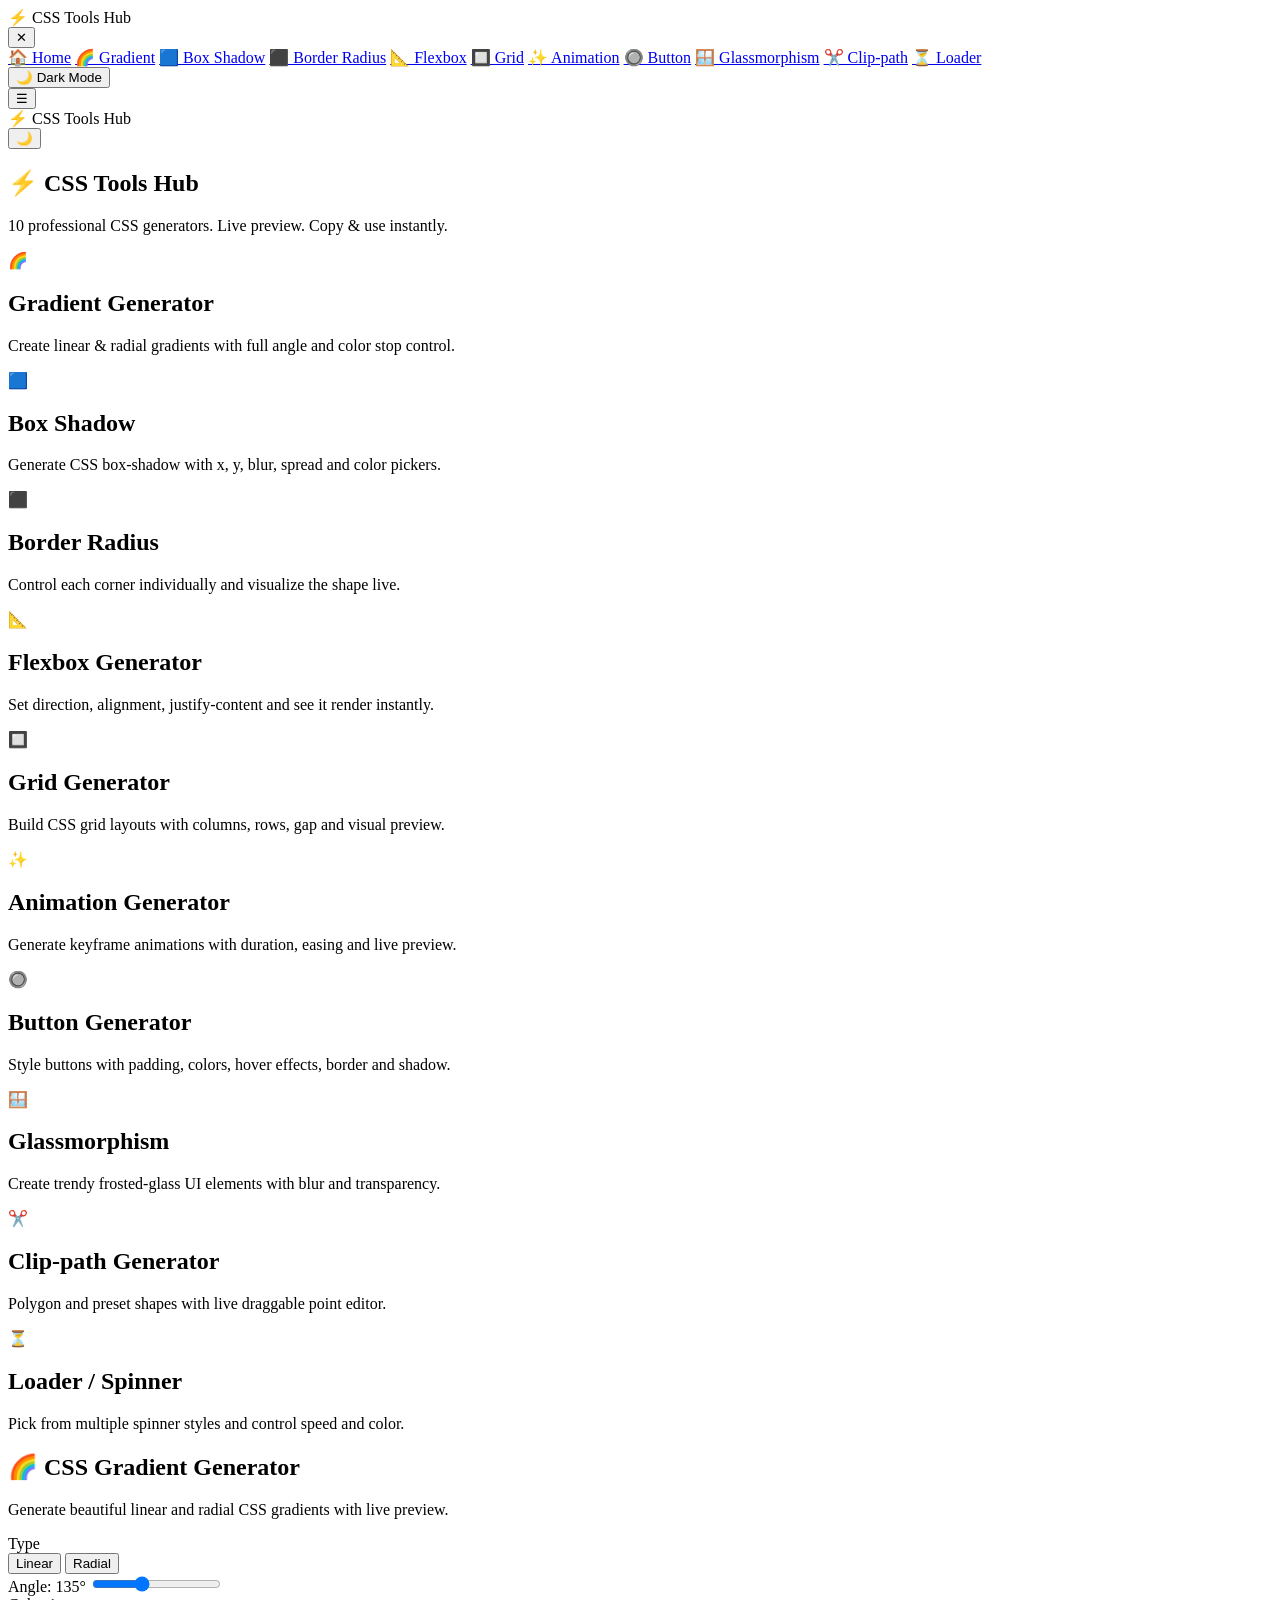
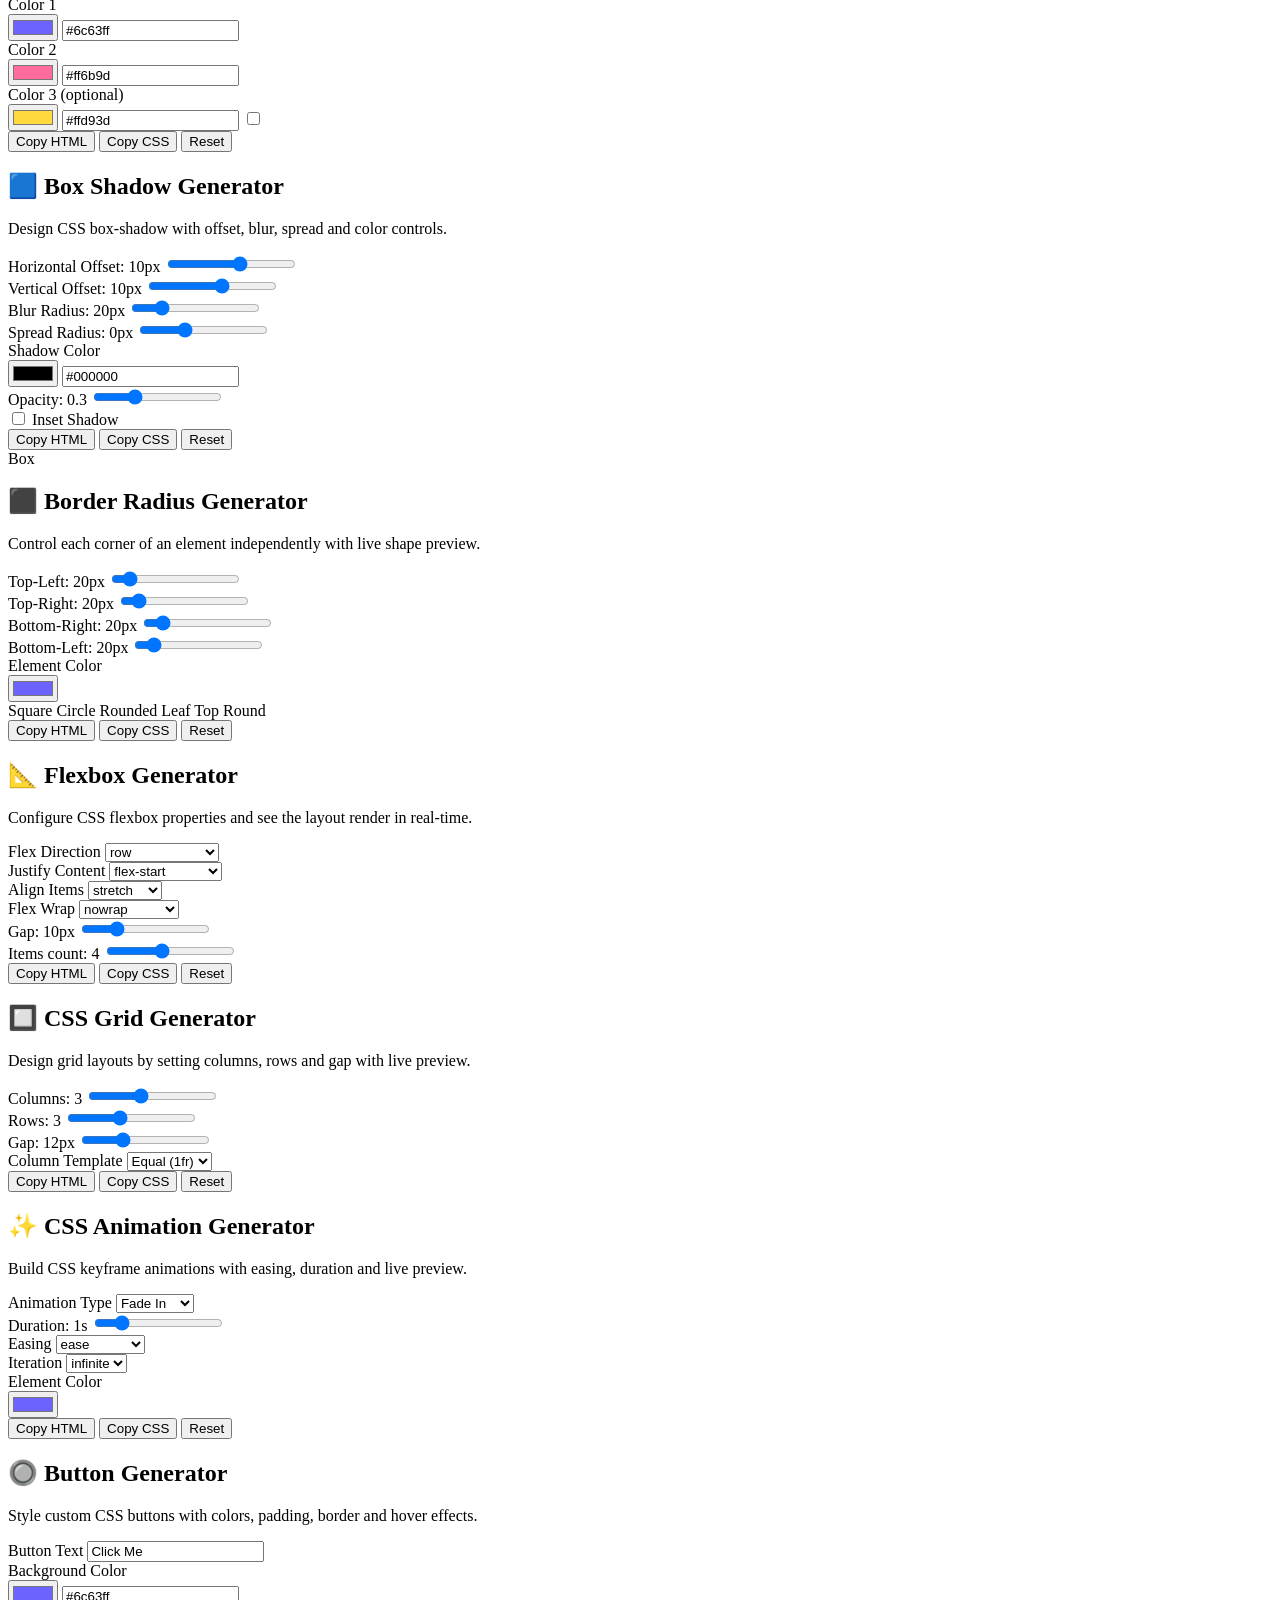
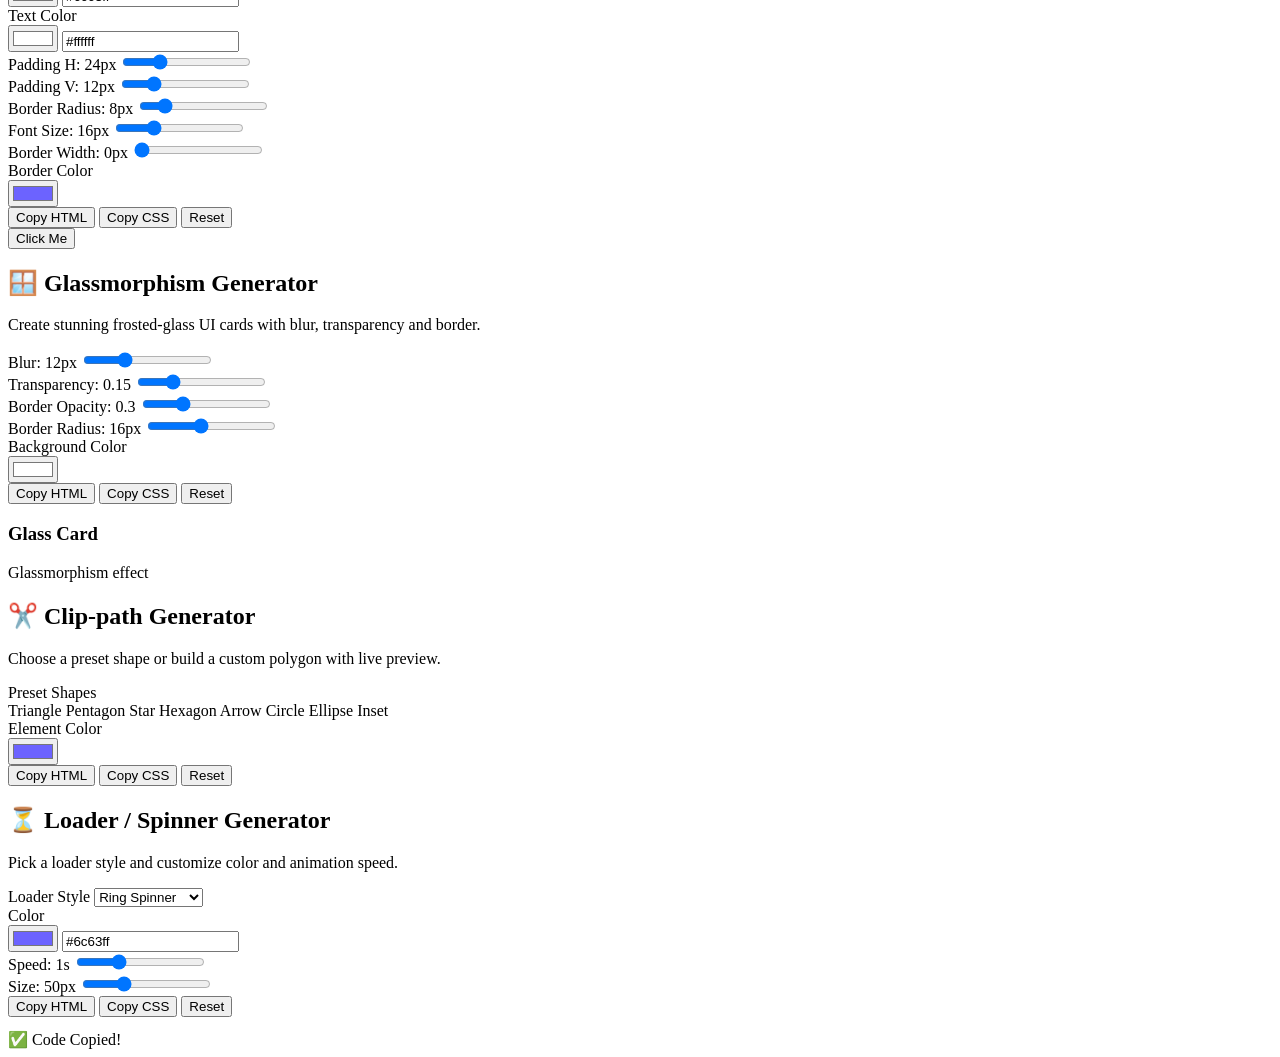
==== index.html @ a571783a "Add files via upload" ====
<!DOCTYPE html>
<html lang="en" data-theme="dark">
<head>
  <meta charset="UTF-8" />
  <meta name="viewport" content="width=device-width, initial-scale=1.0" />
  <title>CSS Tools Hub – Professional CSS Generators for Developers</title>
  <meta name="description" content="Free online CSS generators including box shadow generator CSS, gradient generator CSS, border radius generator, CSS glassmorphism generator, CSS button generator, flexbox generator tool, and CSS grid generator." />
  <meta name="keywords" content="box shadow generator CSS, gradient generator CSS, border radius generator, CSS glassmorphism generator, CSS button generator, flexbox generator tool, CSS grid generator" />
  <link rel="stylesheet" href="css/style.css" />
  <link rel="icon" href="data:image/svg+xml,<svg xmlns=%22http://www.w3.org/2000/svg%22 viewBox=%220 0 100 100%22><text y=%22.9em%22 font-size=%2290%22>⚡</text></svg>" />
</head>
<body>

  <!-- SIDEBAR -->
  <aside class="sidebar" id="sidebar">
    <div class="sidebar-header">
      <div class="logo">
        <span class="logo-icon">⚡</span>
        <span class="logo-text">CSS Tools Hub</span>
      </div>
      <button class="sidebar-close" id="sidebarClose" aria-label="Close sidebar">✕</button>
    </div>

    <nav class="sidebar-nav">
      <a href="#home"          class="nav-item active" data-tool="home">🏠 Home</a>
      <a href="#gradient"     class="nav-item" data-tool="gradient">🌈 Gradient</a>
      <a href="#box-shadow"   class="nav-item" data-tool="box-shadow">🟦 Box Shadow</a>
      <a href="#border-radius"class="nav-item" data-tool="border-radius">⬛ Border Radius</a>
      <a href="#flexbox"      class="nav-item" data-tool="flexbox">📐 Flexbox</a>
      <a href="#grid"         class="nav-item" data-tool="grid">🔲 Grid</a>
      <a href="#animation"    class="nav-item" data-tool="animation">✨ Animation</a>
      <a href="#button"       class="nav-item" data-tool="button">🔘 Button</a>
      <a href="#glass"        class="nav-item" data-tool="glass">🪟 Glassmorphism</a>
      <a href="#clip-path"    class="nav-item" data-tool="clip-path">✂️ Clip-path</a>
      <a href="#loader"       class="nav-item" data-tool="loader">⏳ Loader</a>
    </nav>

    <div class="sidebar-footer">
      <button class="theme-toggle" id="themeToggle" aria-label="Toggle theme">
        <span class="theme-icon">🌙</span>
        <span class="theme-label">Dark Mode</span>
      </button>
    </div>
  </aside>

  <!-- TOP BAR (mobile) -->
  <header class="topbar">
    <button class="menu-btn" id="menuBtn" aria-label="Open menu">☰</button>
    <div class="logo">
      <span class="logo-icon">⚡</span>
      <span class="logo-text">CSS Tools Hub</span>
    </div>
    <button class="theme-toggle-top" id="themeToggleTop" aria-label="Toggle theme">🌙</button>
  </header>

  <!-- MAIN CONTENT -->
  <main class="main-content">

    <!-- ═══════════════ HOME ═══════════════ -->
    <section id="home" class="tool-section active">
      <div class="home-hero">
        <h1>⚡ CSS Tools Hub</h1>
        <p class="hero-sub">10 professional CSS generators. Live preview. Copy & use instantly.</p>
      </div>
      <div class="tools-grid">
        <a class="tool-card" data-tool="gradient">
          <div class="tc-icon">🌈</div>
          <h2>Gradient Generator</h2>
          <p>Create linear & radial gradients with full angle and color stop control.</p>
        </a>
        <a class="tool-card" data-tool="box-shadow">
          <div class="tc-icon">🟦</div>
          <h2>Box Shadow</h2>
          <p>Generate CSS box-shadow with x, y, blur, spread and color pickers.</p>
        </a>
        <a class="tool-card" data-tool="border-radius">
          <div class="tc-icon">⬛</div>
          <h2>Border Radius</h2>
          <p>Control each corner individually and visualize the shape live.</p>
        </a>
        <a class="tool-card" data-tool="flexbox">
          <div class="tc-icon">📐</div>
          <h2>Flexbox Generator</h2>
          <p>Set direction, alignment, justify-content and see it render instantly.</p>
        </a>
        <a class="tool-card" data-tool="grid">
          <div class="tc-icon">🔲</div>
          <h2>Grid Generator</h2>
          <p>Build CSS grid layouts with columns, rows, gap and visual preview.</p>
        </a>
        <a class="tool-card" data-tool="animation">
          <div class="tc-icon">✨</div>
          <h2>Animation Generator</h2>
          <p>Generate keyframe animations with duration, easing and live preview.</p>
        </a>
        <a class="tool-card" data-tool="button">
          <div class="tc-icon">🔘</div>
          <h2>Button Generator</h2>
          <p>Style buttons with padding, colors, hover effects, border and shadow.</p>
        </a>
        <a class="tool-card" data-tool="glass">
          <div class="tc-icon">🪟</div>
          <h2>Glassmorphism</h2>
          <p>Create trendy frosted-glass UI elements with blur and transparency.</p>
        </a>
        <a class="tool-card" data-tool="clip-path">
          <div class="tc-icon">✂️</div>
          <h2>Clip-path Generator</h2>
          <p>Polygon and preset shapes with live draggable point editor.</p>
        </a>
        <a class="tool-card" data-tool="loader">
          <div class="tc-icon">⏳</div>
          <h2>Loader / Spinner</h2>
          <p>Pick from multiple spinner styles and control speed and color.</p>
        </a>
      </div>
    </section>

    <!-- ═══════════════ GRADIENT ═══════════════ -->
    <section id="gradient" class="tool-section">
      <div class="section-header">
        <h1>🌈 CSS Gradient Generator</h1>
        <p>Generate beautiful linear and radial CSS gradients with live preview.</p>
      </div>
      <div class="tool-layout">
        <div class="controls-panel">
          <div class="control-group">
            <label>Type</label>
            <div class="btn-group">
              <button class="seg-btn active" data-grad-type="linear">Linear</button>
              <button class="seg-btn" data-grad-type="radial">Radial</button>
            </div>
          </div>
          <div class="control-group" id="angleGroup">
            <label>Angle: <span id="angleVal">135</span>°</label>
            <input type="range" id="gradAngle" min="0" max="360" value="135" />
          </div>
          <div class="control-group">
            <label>Color 1</label>
            <div class="color-row">
              <input type="color" id="gradColor1" value="#6c63ff" />
              <input type="text" id="gradColor1Hex" value="#6c63ff" class="hex-input" />
            </div>
          </div>
          <div class="control-group">
            <label>Color 2</label>
            <div class="color-row">
              <input type="color" id="gradColor2" value="#ff6b9d" />
              <input type="text" id="gradColor2Hex" value="#ff6b9d" class="hex-input" />
            </div>
          </div>
          <div class="control-group">
            <label>Color 3 (optional)</label>
            <div class="color-row">
              <input type="color" id="gradColor3" value="#ffd93d" />
              <input type="text" id="gradColor3Hex" value="#ffd93d" class="hex-input" />
              <label class="switch"><input type="checkbox" id="gradColor3On" /><span class="slider"></span></label>
            </div>
          </div>
          <div class="action-row">
            <button class="btn-copy" id="copyGradientHtml">Copy HTML</button>
            <button class="btn-copy" id="copyGradientCss">Copy CSS</button>
            <button class="btn-reset" id="resetGradient">Reset</button>
          </div>
        </div>
        <div class="preview-panel">
          <div class="preview-box" id="gradientPreview"></div>
          <div class="code-block"><pre id="gradientCode"></pre></div>
        </div>
      </div>
    </section>

    <!-- ═══════════════ BOX SHADOW ═══════════════ -->
    <section id="box-shadow" class="tool-section">
      <div class="section-header">
        <h1>🟦 Box Shadow Generator</h1>
        <p>Design CSS box-shadow with offset, blur, spread and color controls.</p>
      </div>
      <div class="tool-layout">
        <div class="controls-panel">
          <div class="control-group">
            <label>Horizontal Offset: <span id="shadowXVal">10</span>px</label>
            <input type="range" id="shadowX" min="-60" max="60" value="10" />
          </div>
          <div class="control-group">
            <label>Vertical Offset: <span id="shadowYVal">10</span>px</label>
            <input type="range" id="shadowY" min="-60" max="60" value="10" />
          </div>
          <div class="control-group">
            <label>Blur Radius: <span id="shadowBlurVal">20</span>px</label>
            <input type="range" id="shadowBlur" min="0" max="100" value="20" />
          </div>
          <div class="control-group">
            <label>Spread Radius: <span id="shadowSpreadVal">0</span>px</label>
            <input type="range" id="shadowSpread" min="-30" max="60" value="0" />
          </div>
          <div class="control-group">
            <label>Shadow Color</label>
            <div class="color-row">
              <input type="color" id="shadowColor" value="#000000" />
              <input type="text" id="shadowColorHex" value="#000000" class="hex-input" />
            </div>
          </div>
          <div class="control-group">
            <label>Opacity: <span id="shadowOpacityVal">0.3</span></label>
            <input type="range" id="shadowOpacity" min="0" max="100" value="30" />
          </div>
          <div class="control-group">
            <label class="checkbox-label">
              <input type="checkbox" id="shadowInset" />
              Inset Shadow
            </label>
          </div>
          <div class="action-row">
            <button class="btn-copy" id="copyShadowHtml">Copy HTML</button>
            <button class="btn-copy" id="copyShadowCss">Copy CSS</button>
            <button class="btn-reset" id="resetShadow">Reset</button>
          </div>
        </div>
        <div class="preview-panel">
          <div class="preview-box shadow-canvas">
            <div class="shadow-demo" id="shadowPreview">Box</div>
          </div>
          <div class="code-block"><pre id="shadowCode"></pre></div>
        </div>
      </div>
    </section>

    <!-- ═══════════════ BORDER RADIUS ═══════════════ -->
    <section id="border-radius" class="tool-section">
      <div class="section-header">
        <h1>⬛ Border Radius Generator</h1>
        <p>Control each corner of an element independently with live shape preview.</p>
      </div>
      <div class="tool-layout">
        <div class="controls-panel">
          <div class="control-group">
            <label>Top-Left: <span id="brTLVal">20</span>px</label>
            <input type="range" id="brTL" min="0" max="200" value="20" />
          </div>
          <div class="control-group">
            <label>Top-Right: <span id="brTRVal">20</span>px</label>
            <input type="range" id="brTR" min="0" max="200" value="20" />
          </div>
          <div class="control-group">
            <label>Bottom-Right: <span id="brBRVal">20</span>px</label>
            <input type="range" id="brBR" min="0" max="200" value="20" />
          </div>
          <div class="control-group">
            <label>Bottom-Left: <span id="brBLVal">20</span>px</label>
            <input type="range" id="brBL" min="0" max="200" value="20" />
          </div>
          <div class="control-group">
            <label>Element Color</label>
            <div class="color-row">
              <input type="color" id="brColor" value="#6c63ff" />
            </div>
          </div>
          <div class="preset-chips">
            <span class="chip" data-br="0,0,0,0">Square</span>
            <span class="chip" data-br="50,50,50,50">Circle</span>
            <span class="chip" data-br="30,30,30,30">Rounded</span>
            <span class="chip" data-br="100,0,100,0">Leaf</span>
            <span class="chip" data-br="50,50,0,0">Top Round</span>
          </div>
          <div class="action-row">
            <button class="btn-copy" id="copyBorderRadiusHtml">Copy HTML</button>
            <button class="btn-copy" id="copyBorderRadiusCss">Copy CSS</button>
            <button class="btn-reset" id="resetBorderRadius">Reset</button>
          </div>
        </div>
        <div class="preview-panel">
          <div class="preview-box">
            <div class="br-demo" id="borderRadiusPreview"></div>
          </div>
          <div class="code-block"><pre id="borderRadiusCode"></pre></div>
        </div>
      </div>
    </section>

    <!-- ═══════════════ FLEXBOX ═══════════════ -->
    <section id="flexbox" class="tool-section">
      <div class="section-header">
        <h1>📐 Flexbox Generator</h1>
        <p>Configure CSS flexbox properties and see the layout render in real-time.</p>
      </div>
      <div class="tool-layout">
        <div class="controls-panel">
          <div class="control-group">
            <label>Flex Direction</label>
            <select id="flexDirection">
              <option value="row">row</option>
              <option value="row-reverse">row-reverse</option>
              <option value="column">column</option>
              <option value="column-reverse">column-reverse</option>
            </select>
          </div>
          <div class="control-group">
            <label>Justify Content</label>
            <select id="flexJustify">
              <option value="flex-start">flex-start</option>
              <option value="flex-end">flex-end</option>
              <option value="center">center</option>
              <option value="space-between">space-between</option>
              <option value="space-around">space-around</option>
              <option value="space-evenly">space-evenly</option>
            </select>
          </div>
          <div class="control-group">
            <label>Align Items</label>
            <select id="flexAlign">
              <option value="stretch">stretch</option>
              <option value="flex-start">flex-start</option>
              <option value="flex-end">flex-end</option>
              <option value="center">center</option>
              <option value="baseline">baseline</option>
            </select>
          </div>
          <div class="control-group">
            <label>Flex Wrap</label>
            <select id="flexWrap">
              <option value="nowrap">nowrap</option>
              <option value="wrap">wrap</option>
              <option value="wrap-reverse">wrap-reverse</option>
            </select>
          </div>
          <div class="control-group">
            <label>Gap: <span id="flexGapVal">10</span>px</label>
            <input type="range" id="flexGap" min="0" max="40" value="10" />
          </div>
          <div class="control-group">
            <label>Items count: <span id="flexCountVal">4</span></label>
            <input type="range" id="flexCount" min="1" max="8" value="4" />
          </div>
          <div class="action-row">
            <button class="btn-copy" id="copyFlexHtml">Copy HTML</button>
            <button class="btn-copy" id="copyFlexCss">Copy CSS</button>
            <button class="btn-reset" id="resetFlex">Reset</button>
          </div>
        </div>
        <div class="preview-panel">
          <div class="preview-box flex-canvas">
            <div class="flex-demo" id="flexPreview"></div>
          </div>
          <div class="code-block"><pre id="flexCode"></pre></div>
        </div>
      </div>
    </section>

    <!-- ═══════════════ GRID ═══════════════ -->
    <section id="grid" class="tool-section">
      <div class="section-header">
        <h1>🔲 CSS Grid Generator</h1>
        <p>Design grid layouts by setting columns, rows and gap with live preview.</p>
      </div>
      <div class="tool-layout">
        <div class="controls-panel">
          <div class="control-group">
            <label>Columns: <span id="gridColsVal">3</span></label>
            <input type="range" id="gridCols" min="1" max="6" value="3" />
          </div>
          <div class="control-group">
            <label>Rows: <span id="gridRowsVal">3</span></label>
            <input type="range" id="gridRows" min="1" max="6" value="3" />
          </div>
          <div class="control-group">
            <label>Gap: <span id="gridGapVal">12</span>px</label>
            <input type="range" id="gridGap" min="0" max="40" value="12" />
          </div>
          <div class="control-group">
            <label>Column Template</label>
            <select id="gridColTemplate">
              <option value="repeat({n}, 1fr)">Equal (1fr)</option>
              <option value="repeat({n}, auto)">Auto</option>
              <option value="repeat({n}, minmax(100px,1fr))">minmax</option>
            </select>
          </div>
          <div class="action-row">
            <button class="btn-copy" id="copyGridHtml">Copy HTML</button>
            <button class="btn-copy" id="copyGridCss">Copy CSS</button>
            <button class="btn-reset" id="resetGrid">Reset</button>
          </div>
        </div>
        <div class="preview-panel">
          <div class="preview-box grid-canvas">
            <div class="grid-demo" id="gridPreview"></div>
          </div>
          <div class="code-block"><pre id="gridCode"></pre></div>
        </div>
      </div>
    </section>

    <!-- ═══════════════ ANIMATION ═══════════════ -->
    <section id="animation" class="tool-section">
      <div class="section-header">
        <h1>✨ CSS Animation Generator</h1>
        <p>Build CSS keyframe animations with easing, duration and live preview.</p>
      </div>
      <div class="tool-layout">
        <div class="controls-panel">
          <div class="control-group">
            <label>Animation Type</label>
            <select id="animType">
              <option value="fade">Fade In</option>
              <option value="slide-up">Slide Up</option>
              <option value="slide-left">Slide Left</option>
              <option value="bounce">Bounce</option>
              <option value="rotate">Rotate</option>
              <option value="scale">Scale</option>
              <option value="shake">Shake</option>
            </select>
          </div>
          <div class="control-group">
            <label>Duration: <span id="animDurVal">1</span>s</label>
            <input type="range" id="animDuration" min="1" max="50" value="10" />
          </div>
          <div class="control-group">
            <label>Easing</label>
            <select id="animEasing">
              <option value="ease">ease</option>
              <option value="ease-in">ease-in</option>
              <option value="ease-out">ease-out</option>
              <option value="ease-in-out">ease-in-out</option>
              <option value="linear">linear</option>
              <option value="cubic-bezier(0.68,-0.55,0.27,1.55)">Spring</option>
            </select>
          </div>
          <div class="control-group">
            <label>Iteration</label>
            <select id="animIteration">
              <option value="infinite">infinite</option>
              <option value="1">1</option>
              <option value="2">2</option>
              <option value="3">3</option>
            </select>
          </div>
          <div class="control-group">
            <label>Element Color</label>
            <div class="color-row">
              <input type="color" id="animColor" value="#6c63ff" />
            </div>
          </div>
          <div class="action-row">
            <button class="btn-copy" id="copyAnimationHtml">Copy HTML</button>
            <button class="btn-copy" id="copyAnimationCss">Copy CSS</button>
            <button class="btn-reset" id="resetAnimation">Reset</button>
          </div>
        </div>
        <div class="preview-panel">
          <div class="preview-box anim-canvas">
            <div class="anim-demo" id="animPreview"></div>
          </div>
          <div class="code-block"><pre id="animationCode"></pre></div>
        </div>
      </div>
    </section>

    <!-- ═══════════════ BUTTON ═══════════════ -->
    <section id="button" class="tool-section">
      <div class="section-header">
        <h1>🔘 Button Generator</h1>
        <p>Style custom CSS buttons with colors, padding, border and hover effects.</p>
      </div>
      <div class="tool-layout">
        <div class="controls-panel">
          <div class="control-group">
            <label>Button Text</label>
            <input type="text" id="btnText" value="Click Me" class="text-input" />
          </div>
          <div class="control-group">
            <label>Background Color</label>
            <div class="color-row">
              <input type="color" id="btnBg" value="#6c63ff" />
              <input type="text" id="btnBgHex" value="#6c63ff" class="hex-input" />
            </div>
          </div>
          <div class="control-group">
            <label>Text Color</label>
            <div class="color-row">
              <input type="color" id="btnColor" value="#ffffff" />
              <input type="text" id="btnColorHex" value="#ffffff" class="hex-input" />
            </div>
          </div>
          <div class="control-group">
            <label>Padding H: <span id="btnPHVal">24</span>px</label>
            <input type="range" id="btnPH" min="4" max="80" value="24" />
          </div>
          <div class="control-group">
            <label>Padding V: <span id="btnPVVal">12</span>px</label>
            <input type="range" id="btnPV" min="4" max="40" value="12" />
          </div>
          <div class="control-group">
            <label>Border Radius: <span id="btnBRVal">8</span>px</label>
            <input type="range" id="btnBR" min="0" max="50" value="8" />
          </div>
          <div class="control-group">
            <label>Font Size: <span id="btnFSVal">16</span>px</label>
            <input type="range" id="btnFS" min="10" max="32" value="16" />
          </div>
          <div class="control-group">
            <label>Border Width: <span id="btnBWVal">0</span>px</label>
            <input type="range" id="btnBW" min="0" max="6" value="0" />
          </div>
          <div class="control-group">
            <label>Border Color</label>
            <div class="color-row">
              <input type="color" id="btnBC" value="#6c63ff" />
            </div>
          </div>
          <div class="action-row">
            <button class="btn-copy" id="copyButtonHtml">Copy HTML</button>
            <button class="btn-copy" id="copyButtonCss">Copy CSS</button>
            <button class="btn-reset" id="resetButton">Reset</button>
          </div>
        </div>
        <div class="preview-panel">
          <div class="preview-box btn-canvas">
            <button class="btn-preview" id="buttonPreview">Click Me</button>
          </div>
          <div class="code-block"><pre id="buttonCode"></pre></div>
        </div>
      </div>
    </section>

    <!-- ═══════════════ GLASSMORPHISM ═══════════════ -->
    <section id="glass" class="tool-section">
      <div class="section-header">
        <h1>🪟 Glassmorphism Generator</h1>
        <p>Create stunning frosted-glass UI cards with blur, transparency and border.</p>
      </div>
      <div class="tool-layout">
        <div class="controls-panel">
          <div class="control-group">
            <label>Blur: <span id="glassBlurVal">12</span>px</label>
            <input type="range" id="glassBlur" min="0" max="40" value="12" />
          </div>
          <div class="control-group">
            <label>Transparency: <span id="glassOpacityVal">0.15</span></label>
            <input type="range" id="glassOpacity" min="0" max="60" value="15" />
          </div>
          <div class="control-group">
            <label>Border Opacity: <span id="glassBorderVal">0.3</span></label>
            <input type="range" id="glassBorder" min="0" max="100" value="30" />
          </div>
          <div class="control-group">
            <label>Border Radius: <span id="glassRadiusVal">16</span>px</label>
            <input type="range" id="glassRadius" min="0" max="40" value="16" />
          </div>
          <div class="control-group">
            <label>Background Color</label>
            <div class="color-row">
              <input type="color" id="glassBg" value="#ffffff" />
            </div>
          </div>
          <div class="action-row">
            <button class="btn-copy" id="copyGlassHtml">Copy HTML</button>
            <button class="btn-copy" id="copyGlassCss">Copy CSS</button>
            <button class="btn-reset" id="resetGlass">Reset</button>
          </div>
        </div>
        <div class="preview-panel">
          <div class="preview-box glass-canvas" id="glassCanvas">
            <div class="glass-demo" id="glassPreview">
              <h3>Glass Card</h3>
              <p>Glassmorphism effect</p>
            </div>
          </div>
          <div class="code-block"><pre id="glassCode"></pre></div>
        </div>
      </div>
    </section>

    <!-- ═══════════════ CLIP-PATH ═══════════════ -->
    <section id="clip-path" class="tool-section">
      <div class="section-header">
        <h1>✂️ Clip-path Generator</h1>
        <p>Choose a preset shape or build a custom polygon with live preview.</p>
      </div>
      <div class="tool-layout">
        <div class="controls-panel">
          <div class="control-group">
            <label>Preset Shapes</label>
            <div class="preset-chips">
              <span class="chip" data-clip="polygon(50% 0%, 0% 100%, 100% 100%)">Triangle</span>
              <span class="chip" data-clip="polygon(50% 0%, 100% 38%, 82% 100%, 18% 100%, 0% 38%)">Pentagon</span>
              <span class="chip" data-clip="polygon(50% 0%, 61% 35%, 98% 35%, 68% 57%, 79% 91%, 50% 70%, 21% 91%, 32% 57%, 2% 35%, 39% 35%)">Star</span>
              <span class="chip" data-clip="polygon(25% 0%, 75% 0%, 100% 50%, 75% 100%, 25% 100%, 0% 50%)">Hexagon</span>
              <span class="chip" data-clip="polygon(0% 0%, 100% 0%, 100% 75%, 75% 100%, 0% 100%)">Arrow</span>
              <span class="chip" data-clip="circle(50% at 50% 50%)">Circle</span>
              <span class="chip" data-clip="ellipse(50% 30% at 50% 50%)">Ellipse</span>
              <span class="chip" data-clip="inset(10% 10% 10% 10% round 20px)">Inset</span>
            </div>
          </div>
          <div class="control-group">
            <label>Element Color</label>
            <div class="color-row">
              <input type="color" id="clipColor" value="#6c63ff" />
            </div>
          </div>
          <div class="action-row">
            <button class="btn-copy" id="copyClipHtml">Copy HTML</button>
            <button class="btn-copy" id="copyClipCss">Copy CSS</button>
            <button class="btn-reset" id="resetClip">Reset</button>
          </div>
        </div>
        <div class="preview-panel">
          <div class="preview-box clip-canvas">
            <div class="clip-demo" id="clipPreview"></div>
          </div>
          <div class="code-block"><pre id="clipCode"></pre></div>
        </div>
      </div>
    </section>

    <!-- ═══════════════ LOADER ═══════════════ -->
    <section id="loader" class="tool-section">
      <div class="section-header">
        <h1>⏳ Loader / Spinner Generator</h1>
        <p>Pick a loader style and customize color and animation speed.</p>
      </div>
      <div class="tool-layout">
        <div class="controls-panel">
          <div class="control-group">
            <label>Loader Style</label>
            <select id="loaderType">
              <option value="ring">Ring Spinner</option>
              <option value="dots">Bouncing Dots</option>
              <option value="bars">Pulsing Bars</option>
              <option value="dual">Dual Ring</option>
              <option value="ripple">Ripple</option>
            </select>
          </div>
          <div class="control-group">
            <label>Color</label>
            <div class="color-row">
              <input type="color" id="loaderColor" value="#6c63ff" />
              <input type="text" id="loaderColorHex" value="#6c63ff" class="hex-input" />
            </div>
          </div>
          <div class="control-group">
            <label>Speed: <span id="loaderSpeedVal">1</span>s</label>
            <input type="range" id="loaderSpeed" min="1" max="30" value="10" />
          </div>
          <div class="control-group">
            <label>Size: <span id="loaderSizeVal">50</span>px</label>
            <input type="range" id="loaderSize" min="20" max="120" value="50" />
          </div>
          <div class="action-row">
            <button class="btn-copy" id="copyLoaderHtml">Copy HTML</button>
            <button class="btn-copy" id="copyLoaderCss">Copy CSS</button>
            <button class="btn-reset" id="resetLoader">Reset</button>
          </div>
        </div>
        <div class="preview-panel">
          <div class="preview-box loader-canvas">
            <div id="loaderPreview"></div>
          </div>
          <div class="code-block"><pre id="loaderCode"></pre></div>
        </div>
      </div>
    </section>

  </main>

  <!-- TOAST NOTIFICATION -->
  <div class="toast" id="toast">✅ Code Copied!</div>

  <script src="js/main.js"></script>
</body>
</html>
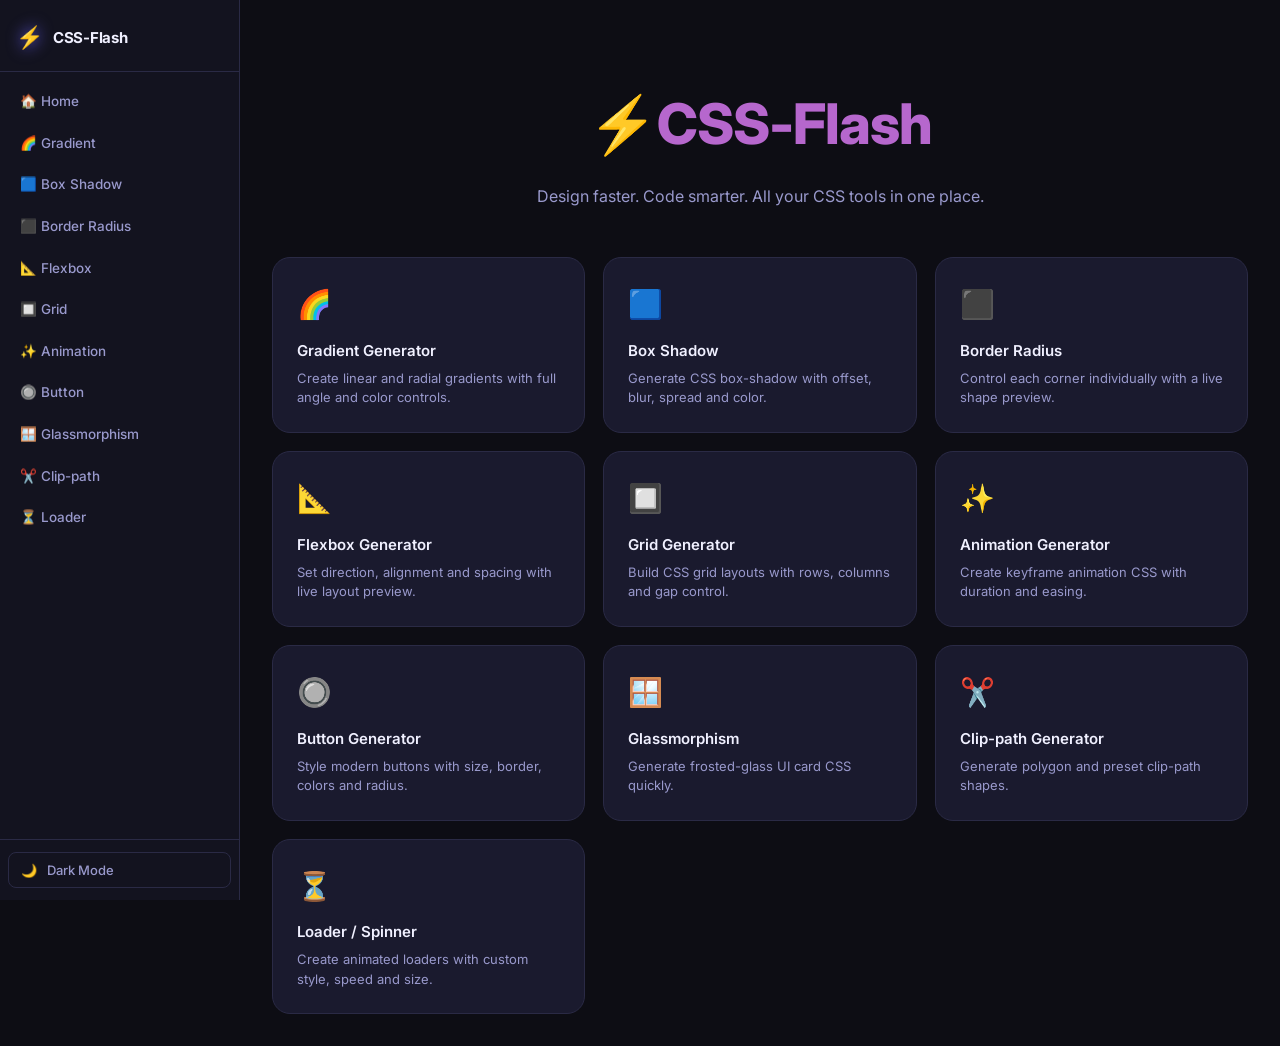
==== commit fcdbcbc2: "Add files via upload" ====
--- a/index.html
+++ b/index.html
@@ -3,38 +3,34 @@
 <head>
   <meta charset="UTF-8" />
   <meta name="viewport" content="width=device-width, initial-scale=1.0" />
-  <title>CSS Tools Hub – Professional CSS Generators for Developers</title>
+  <title>CSS-Flash – Professional CSS Generators for Developers</title>
   <meta name="description" content="Free online CSS generators including box shadow generator CSS, gradient generator CSS, border radius generator, CSS glassmorphism generator, CSS button generator, flexbox generator tool, and CSS grid generator." />
   <meta name="keywords" content="box shadow generator CSS, gradient generator CSS, border radius generator, CSS glassmorphism generator, CSS button generator, flexbox generator tool, CSS grid generator" />
   <link rel="stylesheet" href="css/style.css" />
   <link rel="icon" href="data:image/svg+xml,<svg xmlns=%22http://www.w3.org/2000/svg%22 viewBox=%220 0 100 100%22><text y=%22.9em%22 font-size=%2290%22>⚡</text></svg>" />
 </head>
 <body>
-
-  <!-- SIDEBAR -->
   <aside class="sidebar" id="sidebar">
     <div class="sidebar-header">
       <div class="logo">
         <span class="logo-icon">⚡</span>
-        <span class="logo-text">CSS Tools Hub</span>
+        <span class="logo-text">CSS-Flash</span>
       </div>
       <button class="sidebar-close" id="sidebarClose" aria-label="Close sidebar">✕</button>
     </div>
-
     <nav class="sidebar-nav">
-      <a href="#home"          class="nav-item active" data-tool="home">🏠 Home</a>
-      <a href="#gradient"     class="nav-item" data-tool="gradient">🌈 Gradient</a>
-      <a href="#box-shadow"   class="nav-item" data-tool="box-shadow">🟦 Box Shadow</a>
-      <a href="#border-radius"class="nav-item" data-tool="border-radius">⬛ Border Radius</a>
-      <a href="#flexbox"      class="nav-item" data-tool="flexbox">📐 Flexbox</a>
-      <a href="#grid"         class="nav-item" data-tool="grid">🔲 Grid</a>
-      <a href="#animation"    class="nav-item" data-tool="animation">✨ Animation</a>
-      <a href="#button"       class="nav-item" data-tool="button">🔘 Button</a>
-      <a href="#glass"        class="nav-item" data-tool="glass">🪟 Glassmorphism</a>
-      <a href="#clip-path"    class="nav-item" data-tool="clip-path">✂️ Clip-path</a>
-      <a href="#loader"       class="nav-item" data-tool="loader">⏳ Loader</a>
+      <a href="index.html" class="nav-item active">🏠 Home</a>
+      <a href="pages/gradient.html" class="nav-item">🌈 Gradient</a>
+      <a href="pages/box-shadow.html" class="nav-item">🟦 Box Shadow</a>
+      <a href="pages/border-radius.html" class="nav-item">⬛ Border Radius</a>
+      <a href="pages/flexbox.html" class="nav-item">📐 Flexbox</a>
+      <a href="pages/grid.html" class="nav-item">🔲 Grid</a>
+      <a href="pages/animation.html" class="nav-item">✨ Animation</a>
+      <a href="pages/button.html" class="nav-item">🔘 Button</a>
+      <a href="pages/glass.html" class="nav-item">🪟 Glassmorphism</a>
+      <a href="pages/clip-path.html" class="nav-item">✂️ Clip-path</a>
+      <a href="pages/loader.html" class="nav-item">⏳ Loader</a>
     </nav>
-
     <div class="sidebar-footer">
       <button class="theme-toggle" id="themeToggle" aria-label="Toggle theme">
         <span class="theme-icon">🌙</span>
@@ -43,628 +39,38 @@
     </div>
   </aside>
 
-  <!-- TOP BAR (mobile) -->
   <header class="topbar">
     <button class="menu-btn" id="menuBtn" aria-label="Open menu">☰</button>
     <div class="logo">
       <span class="logo-icon">⚡</span>
-      <span class="logo-text">CSS Tools Hub</span>
+      <span class="logo-text">CSS-Flash</span>
     </div>
     <button class="theme-toggle-top" id="themeToggleTop" aria-label="Toggle theme">🌙</button>
   </header>
 
-  <!-- MAIN CONTENT -->
   <main class="main-content">
-
-    <!-- ═══════════════ HOME ═══════════════ -->
     <section id="home" class="tool-section active">
       <div class="home-hero">
-        <h1>⚡ CSS Tools Hub</h1>
-        <p class="hero-sub">10 professional CSS generators. Live preview. Copy & use instantly.</p>
+        <h1>⚡CSS-Flash</h1>
+        <p class="hero-sub">Design faster. Code smarter.
+          All your CSS tools in one place.</p>
       </div>
       <div class="tools-grid">
-        <a class="tool-card" data-tool="gradient">
-          <div class="tc-icon">🌈</div>
-          <h2>Gradient Generator</h2>
-          <p>Create linear & radial gradients with full angle and color stop control.</p>
-        </a>
-        <a class="tool-card" data-tool="box-shadow">
-          <div class="tc-icon">🟦</div>
-          <h2>Box Shadow</h2>
-          <p>Generate CSS box-shadow with x, y, blur, spread and color pickers.</p>
-        </a>
-        <a class="tool-card" data-tool="border-radius">
-          <div class="tc-icon">⬛</div>
-          <h2>Border Radius</h2>
-          <p>Control each corner individually and visualize the shape live.</p>
-        </a>
-        <a class="tool-card" data-tool="flexbox">
-          <div class="tc-icon">📐</div>
-          <h2>Flexbox Generator</h2>
-          <p>Set direction, alignment, justify-content and see it render instantly.</p>
-        </a>
-        <a class="tool-card" data-tool="grid">
-          <div class="tc-icon">🔲</div>
-          <h2>Grid Generator</h2>
-          <p>Build CSS grid layouts with columns, rows, gap and visual preview.</p>
-        </a>
-        <a class="tool-card" data-tool="animation">
-          <div class="tc-icon">✨</div>
-          <h2>Animation Generator</h2>
-          <p>Generate keyframe animations with duration, easing and live preview.</p>
-        </a>
-        <a class="tool-card" data-tool="button">
-          <div class="tc-icon">🔘</div>
-          <h2>Button Generator</h2>
-          <p>Style buttons with padding, colors, hover effects, border and shadow.</p>
-        </a>
-        <a class="tool-card" data-tool="glass">
-          <div class="tc-icon">🪟</div>
-          <h2>Glassmorphism</h2>
-          <p>Create trendy frosted-glass UI elements with blur and transparency.</p>
-        </a>
-        <a class="tool-card" data-tool="clip-path">
-          <div class="tc-icon">✂️</div>
-          <h2>Clip-path Generator</h2>
-          <p>Polygon and preset shapes with live draggable point editor.</p>
-        </a>
-        <a class="tool-card" data-tool="loader">
-          <div class="tc-icon">⏳</div>
-          <h2>Loader / Spinner</h2>
-          <p>Pick from multiple spinner styles and control speed and color.</p>
-        </a>
+        <a class="tool-card" href="pages/gradient.html"><div class="tc-icon">🌈</div><h2>Gradient Generator</h2><p>Create linear and radial gradients with full angle and color controls.</p></a>
+        <a class="tool-card" href="pages/box-shadow.html"><div class="tc-icon">🟦</div><h2>Box Shadow</h2><p>Generate CSS box-shadow with offset, blur, spread and color.</p></a>
+        <a class="tool-card" href="pages/border-radius.html"><div class="tc-icon">⬛</div><h2>Border Radius</h2><p>Control each corner individually with a live shape preview.</p></a>
+        <a class="tool-card" href="pages/flexbox.html"><div class="tc-icon">📐</div><h2>Flexbox Generator</h2><p>Set direction, alignment and spacing with live layout preview.</p></a>
+        <a class="tool-card" href="pages/grid.html"><div class="tc-icon">🔲</div><h2>Grid Generator</h2><p>Build CSS grid layouts with rows, columns and gap control.</p></a>
+        <a class="tool-card" href="pages/animation.html"><div class="tc-icon">✨</div><h2>Animation Generator</h2><p>Create keyframe animation CSS with duration and easing.</p></a>
+        <a class="tool-card" href="pages/button.html"><div class="tc-icon">🔘</div><h2>Button Generator</h2><p>Style modern buttons with size, border, colors and radius.</p></a>
+        <a class="tool-card" href="pages/glass.html"><div class="tc-icon">🪟</div><h2>Glassmorphism</h2><p>Generate frosted-glass UI card CSS quickly.</p></a>
+        <a class="tool-card" href="pages/clip-path.html"><div class="tc-icon">✂️</div><h2>Clip-path Generator</h2><p>Generate polygon and preset clip-path shapes.</p></a>
+        <a class="tool-card" href="pages/loader.html"><div class="tc-icon">⏳</div><h2>Loader / Spinner</h2><p>Create animated loaders with custom style, speed and size.</p></a>
       </div>
     </section>
-
-    <!-- ═══════════════ GRADIENT ═══════════════ -->
-    <section id="gradient" class="tool-section">
-      <div class="section-header">
-        <h1>🌈 CSS Gradient Generator</h1>
-        <p>Generate beautiful linear and radial CSS gradients with live preview.</p>
-      </div>
-      <div class="tool-layout">
-        <div class="controls-panel">
-          <div class="control-group">
-            <label>Type</label>
-            <div class="btn-group">
-              <button class="seg-btn active" data-grad-type="linear">Linear</button>
-              <button class="seg-btn" data-grad-type="radial">Radial</button>
-            </div>
-          </div>
-          <div class="control-group" id="angleGroup">
-            <label>Angle: <span id="angleVal">135</span>°</label>
-            <input type="range" id="gradAngle" min="0" max="360" value="135" />
-          </div>
-          <div class="control-group">
-            <label>Color 1</label>
-            <div class="color-row">
-              <input type="color" id="gradColor1" value="#6c63ff" />
-              <input type="text" id="gradColor1Hex" value="#6c63ff" class="hex-input" />
-            </div>
-          </div>
-          <div class="control-group">
-            <label>Color 2</label>
-            <div class="color-row">
-              <input type="color" id="gradColor2" value="#ff6b9d" />
-              <input type="text" id="gradColor2Hex" value="#ff6b9d" class="hex-input" />
-            </div>
-          </div>
-          <div class="control-group">
-            <label>Color 3 (optional)</label>
-            <div class="color-row">
-              <input type="color" id="gradColor3" value="#ffd93d" />
-              <input type="text" id="gradColor3Hex" value="#ffd93d" class="hex-input" />
-              <label class="switch"><input type="checkbox" id="gradColor3On" /><span class="slider"></span></label>
-            </div>
-          </div>
-          <div class="action-row">
-            <button class="btn-copy" id="copyGradientHtml">Copy HTML</button>
-            <button class="btn-copy" id="copyGradientCss">Copy CSS</button>
-            <button class="btn-reset" id="resetGradient">Reset</button>
-          </div>
-        </div>
-        <div class="preview-panel">
-          <div class="preview-box" id="gradientPreview"></div>
-          <div class="code-block"><pre id="gradientCode"></pre></div>
-        </div>
-      </div>
-    </section>
-
-    <!-- ═══════════════ BOX SHADOW ═══════════════ -->
-    <section id="box-shadow" class="tool-section">
-      <div class="section-header">
-        <h1>🟦 Box Shadow Generator</h1>
-        <p>Design CSS box-shadow with offset, blur, spread and color controls.</p>
-      </div>
-      <div class="tool-layout">
-        <div class="controls-panel">
-          <div class="control-group">
-            <label>Horizontal Offset: <span id="shadowXVal">10</span>px</label>
-            <input type="range" id="shadowX" min="-60" max="60" value="10" />
-          </div>
-          <div class="control-group">
-            <label>Vertical Offset: <span id="shadowYVal">10</span>px</label>
-            <input type="range" id="shadowY" min="-60" max="60" value="10" />
-          </div>
-          <div class="control-group">
-            <label>Blur Radius: <span id="shadowBlurVal">20</span>px</label>
-            <input type="range" id="shadowBlur" min="0" max="100" value="20" />
-          </div>
-          <div class="control-group">
-            <label>Spread Radius: <span id="shadowSpreadVal">0</span>px</label>
-            <input type="range" id="shadowSpread" min="-30" max="60" value="0" />
-          </div>
-          <div class="control-group">
-            <label>Shadow Color</label>
-            <div class="color-row">
-              <input type="color" id="shadowColor" value="#000000" />
-              <input type="text" id="shadowColorHex" value="#000000" class="hex-input" />
-            </div>
-          </div>
-          <div class="control-group">
-            <label>Opacity: <span id="shadowOpacityVal">0.3</span></label>
-            <input type="range" id="shadowOpacity" min="0" max="100" value="30" />
-          </div>
-          <div class="control-group">
-            <label class="checkbox-label">
-              <input type="checkbox" id="shadowInset" />
-              Inset Shadow
-            </label>
-          </div>
-          <div class="action-row">
-            <button class="btn-copy" id="copyShadowHtml">Copy HTML</button>
-            <button class="btn-copy" id="copyShadowCss">Copy CSS</button>
-            <button class="btn-reset" id="resetShadow">Reset</button>
-          </div>
-        </div>
-        <div class="preview-panel">
-          <div class="preview-box shadow-canvas">
-            <div class="shadow-demo" id="shadowPreview">Box</div>
-          </div>
-          <div class="code-block"><pre id="shadowCode"></pre></div>
-        </div>
-      </div>
-    </section>
-
-    <!-- ═══════════════ BORDER RADIUS ═══════════════ -->
-    <section id="border-radius" class="tool-section">
-      <div class="section-header">
-        <h1>⬛ Border Radius Generator</h1>
-        <p>Control each corner of an element independently with live shape preview.</p>
-      </div>
-      <div class="tool-layout">
-        <div class="controls-panel">
-          <div class="control-group">
-            <label>Top-Left: <span id="brTLVal">20</span>px</label>
-            <input type="range" id="brTL" min="0" max="200" value="20" />
-          </div>
-          <div class="control-group">
-            <label>Top-Right: <span id="brTRVal">20</span>px</label>
-            <input type="range" id="brTR" min="0" max="200" value="20" />
-          </div>
-          <div class="control-group">
-            <label>Bottom-Right: <span id="brBRVal">20</span>px</label>
-            <input type="range" id="brBR" min="0" max="200" value="20" />
-          </div>
-          <div class="control-group">
-            <label>Bottom-Left: <span id="brBLVal">20</span>px</label>
-            <input type="range" id="brBL" min="0" max="200" value="20" />
-          </div>
-          <div class="control-group">
-            <label>Element Color</label>
-            <div class="color-row">
-              <input type="color" id="brColor" value="#6c63ff" />
-            </div>
-          </div>
-          <div class="preset-chips">
-            <span class="chip" data-br="0,0,0,0">Square</span>
-            <span class="chip" data-br="50,50,50,50">Circle</span>
-            <span class="chip" data-br="30,30,30,30">Rounded</span>
-            <span class="chip" data-br="100,0,100,0">Leaf</span>
-            <span class="chip" data-br="50,50,0,0">Top Round</span>
-          </div>
-          <div class="action-row">
-            <button class="btn-copy" id="copyBorderRadiusHtml">Copy HTML</button>
-            <button class="btn-copy" id="copyBorderRadiusCss">Copy CSS</button>
-            <button class="btn-reset" id="resetBorderRadius">Reset</button>
-          </div>
-        </div>
-        <div class="preview-panel">
-          <div class="preview-box">
-            <div class="br-demo" id="borderRadiusPreview"></div>
-          </div>
-          <div class="code-block"><pre id="borderRadiusCode"></pre></div>
-        </div>
-      </div>
-    </section>
-
-    <!-- ═══════════════ FLEXBOX ═══════════════ -->
-    <section id="flexbox" class="tool-section">
-      <div class="section-header">
-        <h1>📐 Flexbox Generator</h1>
-        <p>Configure CSS flexbox properties and see the layout render in real-time.</p>
-      </div>
-      <div class="tool-layout">
-        <div class="controls-panel">
-          <div class="control-group">
-            <label>Flex Direction</label>
-            <select id="flexDirection">
-              <option value="row">row</option>
-              <option value="row-reverse">row-reverse</option>
-              <option value="column">column</option>
-              <option value="column-reverse">column-reverse</option>
-            </select>
-          </div>
-          <div class="control-group">
-            <label>Justify Content</label>
-            <select id="flexJustify">
-              <option value="flex-start">flex-start</option>
-              <option value="flex-end">flex-end</option>
-              <option value="center">center</option>
-              <option value="space-between">space-between</option>
-              <option value="space-around">space-around</option>
-              <option value="space-evenly">space-evenly</option>
-            </select>
-          </div>
-          <div class="control-group">
-            <label>Align Items</label>
-            <select id="flexAlign">
-              <option value="stretch">stretch</option>
-              <option value="flex-start">flex-start</option>
-              <option value="flex-end">flex-end</option>
-              <option value="center">center</option>
-              <option value="baseline">baseline</option>
-            </select>
-          </div>
-          <div class="control-group">
-            <label>Flex Wrap</label>
-            <select id="flexWrap">
-              <option value="nowrap">nowrap</option>
-              <option value="wrap">wrap</option>
-              <option value="wrap-reverse">wrap-reverse</option>
-            </select>
-          </div>
-          <div class="control-group">
-            <label>Gap: <span id="flexGapVal">10</span>px</label>
-            <input type="range" id="flexGap" min="0" max="40" value="10" />
-          </div>
-          <div class="control-group">
-            <label>Items count: <span id="flexCountVal">4</span></label>
-            <input type="range" id="flexCount" min="1" max="8" value="4" />
-          </div>
-          <div class="action-row">
-            <button class="btn-copy" id="copyFlexHtml">Copy HTML</button>
-            <button class="btn-copy" id="copyFlexCss">Copy CSS</button>
-            <button class="btn-reset" id="resetFlex">Reset</button>
-          </div>
-        </div>
-        <div class="preview-panel">
-          <div class="preview-box flex-canvas">
-            <div class="flex-demo" id="flexPreview"></div>
-          </div>
-          <div class="code-block"><pre id="flexCode"></pre></div>
-        </div>
-      </div>
-    </section>
-
-    <!-- ═══════════════ GRID ═══════════════ -->
-    <section id="grid" class="tool-section">
-      <div class="section-header">
-        <h1>🔲 CSS Grid Generator</h1>
-        <p>Design grid layouts by setting columns, rows and gap with live preview.</p>
-      </div>
-      <div class="tool-layout">
-        <div class="controls-panel">
-          <div class="control-group">
-            <label>Columns: <span id="gridColsVal">3</span></label>
-            <input type="range" id="gridCols" min="1" max="6" value="3" />
-          </div>
-          <div class="control-group">
-            <label>Rows: <span id="gridRowsVal">3</span></label>
-            <input type="range" id="gridRows" min="1" max="6" value="3" />
-          </div>
-          <div class="control-group">
-            <label>Gap: <span id="gridGapVal">12</span>px</label>
-            <input type="range" id="gridGap" min="0" max="40" value="12" />
-          </div>
-          <div class="control-group">
-            <label>Column Template</label>
-            <select id="gridColTemplate">
-              <option value="repeat({n}, 1fr)">Equal (1fr)</option>
-              <option value="repeat({n}, auto)">Auto</option>
-              <option value="repeat({n}, minmax(100px,1fr))">minmax</option>
-            </select>
-          </div>
-          <div class="action-row">
-            <button class="btn-copy" id="copyGridHtml">Copy HTML</button>
-            <button class="btn-copy" id="copyGridCss">Copy CSS</button>
-            <button class="btn-reset" id="resetGrid">Reset</button>
-          </div>
-        </div>
-        <div class="preview-panel">
-          <div class="preview-box grid-canvas">
-            <div class="grid-demo" id="gridPreview"></div>
-          </div>
-          <div class="code-block"><pre id="gridCode"></pre></div>
-        </div>
-      </div>
-    </section>
-
-    <!-- ═══════════════ ANIMATION ═══════════════ -->
-    <section id="animation" class="tool-section">
-      <div class="section-header">
-        <h1>✨ CSS Animation Generator</h1>
-        <p>Build CSS keyframe animations with easing, duration and live preview.</p>
-      </div>
-      <div class="tool-layout">
-        <div class="controls-panel">
-          <div class="control-group">
-            <label>Animation Type</label>
-            <select id="animType">
-              <option value="fade">Fade In</option>
-              <option value="slide-up">Slide Up</option>
-              <option value="slide-left">Slide Left</option>
-              <option value="bounce">Bounce</option>
-              <option value="rotate">Rotate</option>
-              <option value="scale">Scale</option>
-              <option value="shake">Shake</option>
-            </select>
-          </div>
-          <div class="control-group">
-            <label>Duration: <span id="animDurVal">1</span>s</label>
-            <input type="range" id="animDuration" min="1" max="50" value="10" />
-          </div>
-          <div class="control-group">
-            <label>Easing</label>
-            <select id="animEasing">
-              <option value="ease">ease</option>
-              <option value="ease-in">ease-in</option>
-              <option value="ease-out">ease-out</option>
-              <option value="ease-in-out">ease-in-out</option>
-              <option value="linear">linear</option>
-              <option value="cubic-bezier(0.68,-0.55,0.27,1.55)">Spring</option>
-            </select>
-          </div>
-          <div class="control-group">
-            <label>Iteration</label>
-            <select id="animIteration">
-              <option value="infinite">infinite</option>
-              <option value="1">1</option>
-              <option value="2">2</option>
-              <option value="3">3</option>
-            </select>
-          </div>
-          <div class="control-group">
-            <label>Element Color</label>
-            <div class="color-row">
-              <input type="color" id="animColor" value="#6c63ff" />
-            </div>
-          </div>
-          <div class="action-row">
-            <button class="btn-copy" id="copyAnimationHtml">Copy HTML</button>
-            <button class="btn-copy" id="copyAnimationCss">Copy CSS</button>
-            <button class="btn-reset" id="resetAnimation">Reset</button>
-          </div>
-        </div>
-        <div class="preview-panel">
-          <div class="preview-box anim-canvas">
-            <div class="anim-demo" id="animPreview"></div>
-          </div>
-          <div class="code-block"><pre id="animationCode"></pre></div>
-        </div>
-      </div>
-    </section>
-
-    <!-- ═══════════════ BUTTON ═══════════════ -->
-    <section id="button" class="tool-section">
-      <div class="section-header">
-        <h1>🔘 Button Generator</h1>
-        <p>Style custom CSS buttons with colors, padding, border and hover effects.</p>
-      </div>
-      <div class="tool-layout">
-        <div class="controls-panel">
-          <div class="control-group">
-            <label>Button Text</label>
-            <input type="text" id="btnText" value="Click Me" class="text-input" />
-          </div>
-          <div class="control-group">
-            <label>Background Color</label>
-            <div class="color-row">
-              <input type="color" id="btnBg" value="#6c63ff" />
-              <input type="text" id="btnBgHex" value="#6c63ff" class="hex-input" />
-            </div>
-          </div>
-          <div class="control-group">
-            <label>Text Color</label>
-            <div class="color-row">
-              <input type="color" id="btnColor" value="#ffffff" />
-              <input type="text" id="btnColorHex" value="#ffffff" class="hex-input" />
-            </div>
-          </div>
-          <div class="control-group">
-            <label>Padding H: <span id="btnPHVal">24</span>px</label>
-            <input type="range" id="btnPH" min="4" max="80" value="24" />
-          </div>
-          <div class="control-group">
-            <label>Padding V: <span id="btnPVVal">12</span>px</label>
-            <input type="range" id="btnPV" min="4" max="40" value="12" />
-          </div>
-          <div class="control-group">
-            <label>Border Radius: <span id="btnBRVal">8</span>px</label>
-            <input type="range" id="btnBR" min="0" max="50" value="8" />
-          </div>
-          <div class="control-group">
-            <label>Font Size: <span id="btnFSVal">16</span>px</label>
-            <input type="range" id="btnFS" min="10" max="32" value="16" />
-          </div>
-          <div class="control-group">
-            <label>Border Width: <span id="btnBWVal">0</span>px</label>
-            <input type="range" id="btnBW" min="0" max="6" value="0" />
-          </div>
-          <div class="control-group">
-            <label>Border Color</label>
-            <div class="color-row">
-              <input type="color" id="btnBC" value="#6c63ff" />
-            </div>
-          </div>
-          <div class="action-row">
-            <button class="btn-copy" id="copyButtonHtml">Copy HTML</button>
-            <button class="btn-copy" id="copyButtonCss">Copy CSS</button>
-            <button class="btn-reset" id="resetButton">Reset</button>
-          </div>
-        </div>
-        <div class="preview-panel">
-          <div class="preview-box btn-canvas">
-            <button class="btn-preview" id="buttonPreview">Click Me</button>
-          </div>
-          <div class="code-block"><pre id="buttonCode"></pre></div>
-        </div>
-      </div>
-    </section>
-
-    <!-- ═══════════════ GLASSMORPHISM ═══════════════ -->
-    <section id="glass" class="tool-section">
-      <div class="section-header">
-        <h1>🪟 Glassmorphism Generator</h1>
-        <p>Create stunning frosted-glass UI cards with blur, transparency and border.</p>
-      </div>
-      <div class="tool-layout">
-        <div class="controls-panel">
-          <div class="control-group">
-            <label>Blur: <span id="glassBlurVal">12</span>px</label>
-            <input type="range" id="glassBlur" min="0" max="40" value="12" />
-          </div>
-          <div class="control-group">
-            <label>Transparency: <span id="glassOpacityVal">0.15</span></label>
-            <input type="range" id="glassOpacity" min="0" max="60" value="15" />
-          </div>
-          <div class="control-group">
-            <label>Border Opacity: <span id="glassBorderVal">0.3</span></label>
-            <input type="range" id="glassBorder" min="0" max="100" value="30" />
-          </div>
-          <div class="control-group">
-            <label>Border Radius: <span id="glassRadiusVal">16</span>px</label>
-            <input type="range" id="glassRadius" min="0" max="40" value="16" />
-          </div>
-          <div class="control-group">
-            <label>Background Color</label>
-            <div class="color-row">
-              <input type="color" id="glassBg" value="#ffffff" />
-            </div>
-          </div>
-          <div class="action-row">
-            <button class="btn-copy" id="copyGlassHtml">Copy HTML</button>
-            <button class="btn-copy" id="copyGlassCss">Copy CSS</button>
-            <button class="btn-reset" id="resetGlass">Reset</button>
-          </div>
-        </div>
-        <div class="preview-panel">
-          <div class="preview-box glass-canvas" id="glassCanvas">
-            <div class="glass-demo" id="glassPreview">
-              <h3>Glass Card</h3>
-              <p>Glassmorphism effect</p>
-            </div>
-          </div>
-          <div class="code-block"><pre id="glassCode"></pre></div>
-        </div>
-      </div>
-    </section>
-
-    <!-- ═══════════════ CLIP-PATH ═══════════════ -->
-    <section id="clip-path" class="tool-section">
-      <div class="section-header">
-        <h1>✂️ Clip-path Generator</h1>
-        <p>Choose a preset shape or build a custom polygon with live preview.</p>
-      </div>
-      <div class="tool-layout">
-        <div class="controls-panel">
-          <div class="control-group">
-            <label>Preset Shapes</label>
-            <div class="preset-chips">
-              <span class="chip" data-clip="polygon(50% 0%, 0% 100%, 100% 100%)">Triangle</span>
-              <span class="chip" data-clip="polygon(50% 0%, 100% 38%, 82% 100%, 18% 100%, 0% 38%)">Pentagon</span>
-              <span class="chip" data-clip="polygon(50% 0%, 61% 35%, 98% 35%, 68% 57%, 79% 91%, 50% 70%, 21% 91%, 32% 57%, 2% 35%, 39% 35%)">Star</span>
-              <span class="chip" data-clip="polygon(25% 0%, 75% 0%, 100% 50%, 75% 100%, 25% 100%, 0% 50%)">Hexagon</span>
-              <span class="chip" data-clip="polygon(0% 0%, 100% 0%, 100% 75%, 75% 100%, 0% 100%)">Arrow</span>
-              <span class="chip" data-clip="circle(50% at 50% 50%)">Circle</span>
-              <span class="chip" data-clip="ellipse(50% 30% at 50% 50%)">Ellipse</span>
-              <span class="chip" data-clip="inset(10% 10% 10% 10% round 20px)">Inset</span>
-            </div>
-          </div>
-          <div class="control-group">
-            <label>Element Color</label>
-            <div class="color-row">
-              <input type="color" id="clipColor" value="#6c63ff" />
-            </div>
-          </div>
-          <div class="action-row">
-            <button class="btn-copy" id="copyClipHtml">Copy HTML</button>
-            <button class="btn-copy" id="copyClipCss">Copy CSS</button>
-            <button class="btn-reset" id="resetClip">Reset</button>
-          </div>
-        </div>
-        <div class="preview-panel">
-          <div class="preview-box clip-canvas">
-            <div class="clip-demo" id="clipPreview"></div>
-          </div>
-          <div class="code-block"><pre id="clipCode"></pre></div>
-        </div>
-      </div>
-    </section>
-
-    <!-- ═══════════════ LOADER ═══════════════ -->
-    <section id="loader" class="tool-section">
-      <div class="section-header">
-        <h1>⏳ Loader / Spinner Generator</h1>
-        <p>Pick a loader style and customize color and animation speed.</p>
-      </div>
-      <div class="tool-layout">
-        <div class="controls-panel">
-          <div class="control-group">
-            <label>Loader Style</label>
-            <select id="loaderType">
-              <option value="ring">Ring Spinner</option>
-              <option value="dots">Bouncing Dots</option>
-              <option value="bars">Pulsing Bars</option>
-              <option value="dual">Dual Ring</option>
-              <option value="ripple">Ripple</option>
-            </select>
-          </div>
-          <div class="control-group">
-            <label>Color</label>
-            <div class="color-row">
-              <input type="color" id="loaderColor" value="#6c63ff" />
-              <input type="text" id="loaderColorHex" value="#6c63ff" class="hex-input" />
-            </div>
-          </div>
-          <div class="control-group">
-            <label>Speed: <span id="loaderSpeedVal">1</span>s</label>
-            <input type="range" id="loaderSpeed" min="1" max="30" value="10" />
-          </div>
-          <div class="control-group">
-            <label>Size: <span id="loaderSizeVal">50</span>px</label>
-            <input type="range" id="loaderSize" min="20" max="120" value="50" />
-          </div>
-          <div class="action-row">
-            <button class="btn-copy" id="copyLoaderHtml">Copy HTML</button>
-            <button class="btn-copy" id="copyLoaderCss">Copy CSS</button>
-            <button class="btn-reset" id="resetLoader">Reset</button>
-          </div>
-        </div>
-        <div class="preview-panel">
-          <div class="preview-box loader-canvas">
-            <div id="loaderPreview"></div>
-          </div>
-          <div class="code-block"><pre id="loaderCode"></pre></div>
-        </div>
-      </div>
-    </section>
-
   </main>
 
-  <!-- TOAST NOTIFICATION -->
   <div class="toast" id="toast">✅ Code Copied!</div>
-
   <script src="js/main.js"></script>
 </body>
 </html>
--- a/css/style.css
+++ b/css/style.css
@@ -0,0 +1,881 @@
+/* ═══════════════════════════════════════════════════════
+   CSS TOOLS HUB — STYLESHEET
+   ═══════════════════════════════════════════════════════ */
+
+/* ── Google Fonts ── */
+@import url('https://fonts.googleapis.com/css2?family=Inter:wght@300;400;500;600;700&family=JetBrains+Mono:wght@400;500&display=swap');
+
+/* ── Design Tokens ── */
+:root {
+  /* Dark theme (default) */
+  --bg-primary:   #0d0d14;
+  --bg-secondary: #13131f;
+  --bg-card:      #1a1a2e;
+  --bg-hover:     #22223a;
+  --border:       #2a2a45;
+  --text-primary: #f0f0ff;
+  --text-secondary:#9999cc;
+  --text-muted:   #5a5a80;
+  --accent:       #6c63ff;
+  --accent-glow:  rgba(108,99,255,0.3);
+  --accent-hover: #7d75ff;
+  --success:      #22c55e;
+  --danger:       #ef4444;
+  --radius-sm:    8px;
+  --radius-md:    12px;
+  --radius-lg:    18px;
+  --shadow-sm:    0 2px 8px rgba(0,0,0,0.4);
+  --shadow-md:    0 4px 20px rgba(0,0,0,0.5);
+  --shadow-lg:    0 8px 40px rgba(0,0,0,0.6);
+  --sidebar-w:    240px;
+  --topbar-h:     56px;
+  --transition:   0.2s ease;
+}
+
+[data-theme="light"] {
+  --bg-primary:   #f5f5ff;
+  --bg-secondary: #eeeeff;
+  --bg-card:      #ffffff;
+  --bg-hover:     #e8e8ff;
+  --border:       #d0d0ee;
+  --text-primary: #1a1a3f;
+  --text-secondary:#4a4a80;
+  --text-muted:   #8888aa;
+  --accent:       #5a52ee;
+  --accent-glow:  rgba(90,82,238,0.15);
+  --accent-hover: #4a43dd;
+  --shadow-sm:    0 2px 8px rgba(0,0,0,0.08);
+  --shadow-md:    0 4px 20px rgba(0,0,0,0.1);
+  --shadow-lg:    0 8px 40px rgba(0,0,0,0.12);
+}
+
+/* ── Reset ── */
+*, *::before, *::after { box-sizing: border-box; margin: 0; padding: 0; }
+html { scroll-behavior: smooth; }
+body {
+  font-family: 'Inter', sans-serif;
+  background: var(--bg-primary);
+  color: var(--text-primary);
+  line-height: 1.6;
+  overflow-x: hidden;
+  transition: background var(--transition), color var(--transition);
+}
+input, select, button, textarea { font-family: inherit; }
+a { text-decoration: none; color: inherit; }
+
+/* ════════════════════ LAYOUT ════════════════════ */
+.sidebar {
+  position: fixed;
+  left: 0; top: 0; bottom: 0;
+  width: var(--sidebar-w);
+  background: var(--bg-secondary);
+  border-right: 1px solid var(--border);
+  display: flex;
+  flex-direction: column;
+  z-index: 100;
+  transition: transform 0.3s cubic-bezier(0.4,0,0.2,1), background var(--transition);
+}
+
+.sidebar-header {
+  display: flex;
+  align-items: center;
+  justify-content: space-between;
+  padding: 20px 16px 16px;
+  border-bottom: 1px solid var(--border);
+}
+
+.logo {
+  display: flex;
+  align-items: center;
+  gap: 10px;
+}
+
+.logo-icon {
+  font-size: 22px;
+  filter: drop-shadow(0 0 8px var(--accent));
+}
+
+.logo-text {
+  font-size: 15px;
+  font-weight: 700;
+  color: var(--text-primary);
+  letter-spacing: -0.3px;
+}
+
+.sidebar-close {
+  display: none;
+  background: none;
+  border: none;
+  color: var(--text-secondary);
+  cursor: pointer;
+  font-size: 16px;
+  width: 28px; height: 28px;
+  border-radius: 6px;
+  transition: background var(--transition);
+}
+
+.sidebar-close:hover { background: var(--bg-hover); }
+
+.sidebar-nav {
+  flex: 1;
+  overflow-y: auto;
+  padding: 10px 8px;
+  display: flex;
+  flex-direction: column;
+  gap: 2px;
+}
+
+.sidebar-nav::-webkit-scrollbar { width: 4px; }
+.sidebar-nav::-webkit-scrollbar-track { background: transparent; }
+.sidebar-nav::-webkit-scrollbar-thumb { background: var(--border); border-radius: 4px; }
+
+.nav-item {
+  display: flex;
+  align-items: center;
+  gap: 10px;
+  padding: 9px 12px;
+  border-radius: var(--radius-sm);
+  font-size: 13.5px;
+  font-weight: 500;
+  color: var(--text-secondary);
+  cursor: pointer;
+  transition: background var(--transition), color var(--transition), transform var(--transition);
+}
+
+.nav-item:hover {
+  background: var(--bg-hover);
+  color: var(--text-primary);
+  transform: translateX(2px);
+}
+
+.nav-item.active {
+  background: var(--accent-glow);
+  color: var(--accent);
+  font-weight: 600;
+}
+
+.sidebar-footer {
+  padding: 12px 8px;
+  border-top: 1px solid var(--border);
+}
+
+.theme-toggle {
+  width: 100%;
+  display: flex;
+  align-items: center;
+  gap: 10px;
+  padding: 9px 12px;
+  background: none;
+  border: 1px solid var(--border);
+  border-radius: var(--radius-sm);
+  color: var(--text-secondary);
+  cursor: pointer;
+  font-size: 13px;
+  font-weight: 500;
+  transition: all var(--transition);
+}
+
+.theme-toggle:hover {
+  border-color: var(--accent);
+  color: var(--accent);
+  background: var(--accent-glow);
+}
+
+/* ── Top Bar (mobile) ── */
+.topbar {
+  display: none;
+  position: fixed;
+  top: 0; left: 0; right: 0;
+  height: var(--topbar-h);
+  background: var(--bg-secondary);
+  border-bottom: 1px solid var(--border);
+  align-items: center;
+  justify-content: space-between;
+  padding: 0 16px;
+  z-index: 100;
+}
+
+.menu-btn, .theme-toggle-top {
+  background: none;
+  border: none;
+  font-size: 20px;
+  cursor: pointer;
+  color: var(--text-primary);
+  width: 36px; height: 36px;
+  border-radius: 8px;
+  transition: background var(--transition);
+  display: flex; align-items: center; justify-content: center;
+}
+
+.menu-btn:hover, .theme-toggle-top:hover { background: var(--bg-hover); }
+
+.main-content {
+  margin-left: var(--sidebar-w);
+  min-height: 100vh;
+  padding: 32px;
+  transition: margin var(--transition);
+}
+
+/* ════════════════════ SECTIONS ════════════════════ */
+.tool-section { display: none; animation: fadeIn 0.3s ease; }
+.tool-section.active { display: block; }
+
+@keyframes fadeIn {
+  from { opacity: 0; transform: translateY(12px); }
+  to   { opacity: 1; transform: translateY(0); }
+}
+
+.section-header {
+  margin-bottom: 28px;
+}
+
+.section-header h1 {
+  font-size: 26px;
+  font-weight: 700;
+  color: var(--text-primary);
+  letter-spacing: -0.5px;
+  margin-bottom: 6px;
+}
+
+.section-header p {
+  color: var(--text-secondary);
+  font-size: 14px;
+}
+
+/* ════════════════════ HOME ════════════════════ */
+.home-hero {
+  text-align: center;
+  padding: 48px 24px 36px;
+}
+
+.home-hero h1 {
+  font-size: clamp(32px, 5vw, 56px);
+  font-weight: 800;
+  color: #B667CD;
+  letter-spacing: -1px;
+  margin-bottom: 14px;
+}
+
+.hero-sub {
+  font-size: 16px;
+  color: var(--text-secondary);
+  max-width: 460px;
+  margin: 0 auto;
+}
+
+.tools-grid {
+  display: grid;
+  grid-template-columns: repeat(auto-fill, minmax(260px, 1fr));
+  gap: 18px;
+  margin-top: 12px;
+}
+
+.tool-card {
+  background: var(--bg-card);
+  border: 1px solid var(--border);
+  border-radius: var(--radius-lg);
+  padding: 24px;
+  cursor: pointer;
+  transition: all 0.25s ease;
+  display: block;
+}
+
+.tool-card:hover {
+  border-color: var(--accent);
+  box-shadow: 0 0 0 1px var(--accent), var(--shadow-md);
+  transform: translateY(-3px);
+}
+
+.tc-icon {
+  font-size: 28px;
+  margin-bottom: 12px;
+}
+
+.tool-card h2 {
+  font-size: 15px;
+  font-weight: 600;
+  color: var(--text-primary);
+  margin-bottom: 6px;
+}
+
+.tool-card p {
+  font-size: 13px;
+  color: var(--text-secondary);
+  line-height: 1.5;
+}
+
+/* ════════════════════ TOOL LAYOUT ════════════════════ */
+.tool-layout {
+  display: grid;
+  grid-template-columns: 300px 1fr;
+  gap: 24px;
+  align-items: start;
+}
+
+/* ── Controls Panel ── */
+.controls-panel {
+  background: var(--bg-card);
+  border: 1px solid var(--border);
+  border-radius: var(--radius-lg);
+  padding: 22px;
+  display: flex;
+  flex-direction: column;
+  gap: 16px;
+  position: sticky;
+  top: 24px;
+}
+
+.control-group {
+  display: flex;
+  flex-direction: column;
+  gap: 7px;
+}
+
+.control-group label {
+  font-size: 12.5px;
+  font-weight: 600;
+  color: var(--text-secondary);
+  text-transform: uppercase;
+  letter-spacing: 0.5px;
+}
+
+/* Ranges */
+input[type="range"] {
+  width: 100%;
+  height: 4px;
+  border-radius: 4px;
+  background: var(--border);
+  outline: none;
+  cursor: pointer;
+  -webkit-appearance: none;
+  appearance: none;
+}
+
+input[type="range"]::-webkit-slider-thumb {
+  -webkit-appearance: none;
+  width: 16px; height: 16px;
+  border-radius: 50%;
+  background: var(--accent);
+  cursor: pointer;
+  box-shadow: 0 0 0 3px var(--accent-glow);
+  transition: transform var(--transition);
+}
+
+input[type="range"]::-webkit-slider-thumb:hover { transform: scale(1.2); }
+
+/* Selects */
+select {
+  background: var(--bg-secondary);
+  border: 1px solid var(--border);
+  border-radius: var(--radius-sm);
+  color: var(--text-primary);
+  padding: 8px 12px;
+  font-size: 13px;
+  cursor: pointer;
+  outline: none;
+  transition: border-color var(--transition);
+}
+
+select:focus { border-color: var(--accent); }
+
+/* Text inputs */
+.text-input, .hex-input {
+  background: var(--bg-secondary);
+  border: 1px solid var(--border);
+  border-radius: var(--radius-sm);
+  color: var(--text-primary);
+  padding: 8px 12px;
+  font-size: 13px;
+  outline: none;
+  transition: border-color var(--transition);
+}
+
+.text-input { width: 100%; }
+.hex-input { width: 90px; font-family: 'JetBrains Mono', monospace; }
+.text-input:focus, .hex-input:focus { border-color: var(--accent); }
+
+/* Color row */
+.color-row {
+  display: flex;
+  align-items: center;
+  gap: 10px;
+}
+
+input[type="color"] {
+  width: 38px; height: 38px;
+  padding: 2px;
+  border: 2px solid var(--border);
+  border-radius: 8px;
+  background: none;
+  cursor: pointer;
+  outline: none;
+}
+
+input[type="color"]:hover { border-color: var(--accent); }
+
+/* Toggle switch */
+.switch { position: relative; display: inline-block; width: 38px; height: 20px; }
+.switch input { opacity: 0; width: 0; height: 0; }
+.slider {
+  position: absolute; inset: 0;
+  background: var(--border);
+  border-radius: 20px;
+  cursor: pointer;
+  transition: background 0.3s;
+}
+.slider::before {
+  content: '';
+  position: absolute;
+  width: 14px; height: 14px;
+  left: 3px; bottom: 3px;
+  background: #fff;
+  border-radius: 50%;
+  transition: transform 0.3s;
+}
+.switch input:checked + .slider { background: var(--accent); }
+.switch input:checked + .slider::before { transform: translateX(18px); }
+
+/* Checkbox label */
+.checkbox-label {
+  display: flex;
+  align-items: center;
+  gap: 8px;
+  cursor: pointer;
+  font-size: 13px;
+  color: var(--text-secondary) !important;
+  text-transform: none !important;
+  letter-spacing: 0 !important;
+}
+
+.checkbox-label input[type="checkbox"] {
+  width: 15px; height: 15px;
+  accent-color: var(--accent);
+  cursor: pointer;
+}
+
+/* Segmented buttons */
+.btn-group {
+  display: flex;
+  gap: 6px;
+}
+
+.seg-btn {
+  flex: 1;
+  padding: 7px 12px;
+  border: 1px solid var(--border);
+  border-radius: var(--radius-sm);
+  background: var(--bg-secondary);
+  color: var(--text-secondary);
+  cursor: pointer;
+  font-size: 13px;
+  font-weight: 500;
+  transition: all var(--transition);
+}
+
+.seg-btn:hover { border-color: var(--accent); color: var(--accent); }
+.seg-btn.active { background: var(--accent); border-color: var(--accent); color: #fff; }
+
+/* Preset chips */
+.preset-chips {
+  display: flex;
+  flex-wrap: wrap;
+  gap: 6px;
+}
+
+.chip {
+  padding: 4px 10px;
+  background: var(--bg-secondary);
+  border: 1px solid var(--border);
+  border-radius: 20px;
+  font-size: 12px;
+  cursor: pointer;
+  color: var(--text-secondary);
+  transition: all var(--transition);
+}
+
+.chip:hover, .chip.active {
+  background: var(--accent-glow);
+  border-color: var(--accent);
+  color: var(--accent);
+}
+
+/* Action row */
+.action-row {
+  display: flex;
+  gap: 10px;
+  margin-top: 4px;
+}
+
+.btn-copy {
+  flex: 1;
+  padding: 10px 16px;
+  background: var(--accent);
+  color: #fff;
+  border: none;
+  border-radius: var(--radius-sm);
+  font-size: 13.5px;
+  font-weight: 600;
+  cursor: pointer;
+  transition: all var(--transition);
+  position: relative;
+  overflow: hidden;
+}
+
+.btn-copy:hover {
+  background: var(--accent-hover);
+  box-shadow: 0 4px 16px var(--accent-glow);
+  transform: translateY(-1px);
+}
+
+.btn-copy::after {
+  content: '';
+  position: absolute;
+  inset: 0;
+  background: linear-gradient(to bottom, rgba(255,255,255,0.1), transparent);
+}
+
+.btn-reset {
+  padding: 10px 16px;
+  background: none;
+  border: 1px solid var(--border);
+  border-radius: var(--radius-sm);
+  color: var(--text-secondary);
+  font-size: 13px;
+  cursor: pointer;
+  transition: all var(--transition);
+}
+
+.btn-reset:hover {
+  border-color: var(--danger);
+  color: var(--danger);
+}
+
+/* ── Preview Panel ── */
+.preview-panel {
+  display: flex;
+  flex-direction: column;
+  gap: 16px;
+}
+
+.preview-box {
+  background: var(--bg-card);
+  border: 1px solid var(--border);
+  border-radius: var(--radius-lg);
+  min-height: 260px;
+  display: flex;
+  align-items: center;
+  justify-content: center;
+  transition: background var(--transition);
+  overflow: hidden;
+  position: relative;
+}
+
+/* Code output */
+.code-block {
+  background: var(--bg-secondary);
+  border: 1px solid var(--border);
+  border-radius: var(--radius-md);
+  padding: 16px 20px;
+  overflow-x: auto;
+}
+
+.code-block pre {
+  font-family: 'JetBrains Mono', monospace;
+  font-size: 13px;
+  color: var(--accent);
+  white-space: pre-wrap;
+  word-break: break-all;
+  line-height: 1.7;
+}
+
+/* ════════════════════ TOOL-SPECIFIC PREVIEWS ════════════════════ */
+
+/* Gradient */
+#gradientPreview {
+  width: 100%; min-height: 260px;
+  border-radius: var(--radius-lg);
+  transition: background 0.3s;
+}
+
+/* Shadow */
+.shadow-canvas { background: repeating-linear-gradient(45deg, var(--bg-hover) 0, var(--bg-hover) 10px, transparent 10px, transparent 20px); }
+.shadow-demo {
+  width: 140px; height: 100px;
+  background: var(--bg-card);
+  border-radius: 12px;
+  display: flex;
+  align-items: center;
+  justify-content: center;
+  font-weight: 600;
+  font-size: 16px;
+  color: var(--text-secondary);
+  transition: box-shadow 0.2s;
+}
+
+/* Border Radius */
+.br-demo {
+  width: 160px; height: 160px;
+  transition: border-radius 0.2s, background 0.2s;
+}
+
+/* Flex */
+.flex-canvas { padding: 20px; }
+.flex-demo {
+  width: 100%; min-height: 200px;
+  display: flex;
+  transition: all 0.2s;
+  border: 1px dashed var(--border);
+  border-radius: 8px;
+  padding: 8px;
+}
+
+.flex-item {
+  min-width: 50px; min-height: 50px;
+  background: var(--accent);
+  border-radius: 6px;
+  display: flex;
+  align-items: center;
+  justify-content: center;
+  font-size: 12px;
+  font-weight: 700;
+  color: #fff;
+  opacity: 0.85;
+}
+
+.flex-item:nth-child(2) { opacity: 0.7; background: #ff6b9d; }
+.flex-item:nth-child(3) { opacity: 0.6; background: #ffd93d; color: #333; }
+.flex-item:nth-child(4) { opacity: 0.9; background: #22c55e; }
+.flex-item:nth-child(5) { background: #f97316; }
+.flex-item:nth-child(6) { background: #06b6d4; }
+.flex-item:nth-child(7) { background: #ec4899; }
+.flex-item:nth-child(8) { background: #8b5cf6; }
+
+/* Grid */
+.grid-canvas { padding: 20px; }
+.grid-demo {
+  width: 100%;
+  display: grid;
+  transition: all 0.2s;
+}
+
+.grid-item {
+  background: var(--accent);
+  border-radius: 6px;
+  min-height: 60px;
+  display: flex;
+  align-items: center;
+  justify-content: center;
+  font-size: 13px;
+  font-weight: 700;
+  color: rgba(255,255,255,0.9);
+  opacity: 0.85;
+}
+
+.grid-item:nth-child(2n) { opacity: 0.7; background: #ff6b9d; }
+.grid-item:nth-child(3n) { opacity: 0.85; background: #22c55e; }
+
+/* Animation */
+.anim-canvas { overflow: hidden; }
+.anim-demo {
+  width: 80px; height: 80px;
+  background: var(--accent);
+  border-radius: 14px;
+  transition: background 0.2s;
+}
+
+/* Button preview */
+.btn-canvas { background: repeating-linear-gradient(45deg, var(--bg-hover) 0, var(--bg-hover) 10px, transparent 10px, transparent 20px); }
+.btn-preview {
+  cursor: pointer;
+  transition: all 0.2s;
+  font-family: 'Inter', sans-serif;
+  font-weight: 600;
+}
+
+/* Glass */
+.glass-canvas {
+  background: linear-gradient(135deg, #6c63ff 0%, #ff6b9d 50%, #ffd93d 100%);
+  min-height: 280px;
+}
+
+.glass-demo {
+  padding: 28px 32px;
+  text-align: center;
+  transition: all 0.2s;
+}
+
+.glass-demo h3 { font-size: 18px; margin-bottom: 8px; color: white; }
+.glass-demo p  { font-size: 13px; color: rgba(255,255,255,0.8); }
+
+/* Clip */
+.clip-canvas { background: repeating-linear-gradient(45deg, var(--bg-hover) 0, var(--bg-hover) 10px, transparent 10px, transparent 20px); }
+.clip-demo {
+  width: 180px; height: 180px;
+  background: var(--accent);
+  transition: clip-path 0.3s, background 0.2s;
+}
+
+/* Loader */
+.loader-canvas { flex-direction: column; gap: 20px; }
+
+/* ═══ LOADER TYPES ═══ */
+.spinner-ring {
+  border-radius: 50%;
+  border: 4px solid rgba(108,99,255,0.2);
+  border-top-color: var(--loader-color, #6c63ff);
+  animation: spin var(--loader-speed, 1s) linear infinite;
+}
+
+@keyframes spin { to { transform: rotate(360deg); } }
+
+.spinner-dots {
+  display: flex;
+  gap: 8px;
+  align-items: center;
+}
+
+.spinner-dots span {
+  width: 12px; height: 12px;
+  border-radius: 50%;
+  background: var(--loader-color, #6c63ff);
+  animation: bounce var(--loader-speed, 1s) ease-in-out infinite;
+}
+.spinner-dots span:nth-child(2) { animation-delay: 0.15s; }
+.spinner-dots span:nth-child(3) { animation-delay: 0.30s; }
+
+@keyframes bounce {
+  0%, 100% { transform: translateY(0); opacity: 1; }
+  50%       { transform: translateY(-16px); opacity: 0.5; }
+}
+
+.spinner-bars {
+  display: flex;
+  gap: 4px;
+  align-items: flex-end;
+  height: 50px;
+}
+
+.spinner-bars span {
+  width: 8px;
+  background: var(--loader-color, #6c63ff);
+  border-radius: 4px;
+  animation: bar-pulse var(--loader-speed, 1s) ease-in-out infinite;
+}
+
+.spinner-bars span:nth-child(1) { animation-delay: 0s; }
+.spinner-bars span:nth-child(2) { animation-delay: 0.1s; }
+.spinner-bars span:nth-child(3) { animation-delay: 0.2s; }
+.spinner-bars span:nth-child(4) { animation-delay: 0.3s; }
+.spinner-bars span:nth-child(5) { animation-delay: 0.4s; }
+
+@keyframes bar-pulse {
+  0%, 100% { height: 12px; opacity: 0.5; }
+  50%       { height: 50px; opacity: 1; }
+}
+
+.spinner-dual {
+  border-radius: 50%;
+  border: 4px solid transparent;
+  border-top-color: var(--loader-color, #6c63ff);
+  border-bottom-color: var(--loader-color, #6c63ff);
+  animation: spin var(--loader-speed, 1s) linear infinite;
+}
+
+.spinner-ripple {
+  position: relative;
+}
+
+.spinner-ripple span {
+  position: absolute;
+  border-radius: 50%;
+  border: 3px solid var(--loader-color, #6c63ff);
+  animation: ripple-anim var(--loader-speed, 1s) ease-out infinite;
+}
+
+.spinner-ripple span:nth-child(2) { animation-delay: 0.5s; }
+
+@keyframes ripple-anim {
+  0%   { transform: scale(0); opacity: 1; }
+  100% { transform: scale(1); opacity: 0; }
+}
+
+/* ════════════════════ ANIMATION KEYFRAMES ════════════════════ */
+@keyframes anim-fade     { from { opacity: 0; } to { opacity: 1; } }
+@keyframes anim-slide-up { from { opacity: 0; transform: translateY(40px); } to { opacity: 1; transform: translateY(0); } }
+@keyframes anim-slide-left { from { opacity: 0; transform: translateX(40px); } to { opacity: 1; transform: translateX(0); } }
+@keyframes anim-bounce   {
+  0%, 100% { transform: translateY(0); animation-timing-function: cubic-bezier(0.8,0,1,1); }
+  50%       { transform: translateY(-30px); animation-timing-function: cubic-bezier(0,0,0.2,1); }
+}
+@keyframes anim-rotate   { from { transform: rotate(0deg); } to { transform: rotate(360deg); } }
+@keyframes anim-scale    { 0%, 100% { transform: scale(1); } 50% { transform: scale(1.3); } }
+@keyframes anim-shake    {
+  0%, 100% { transform: translateX(0); }
+  10%, 30%, 50%, 70%, 90% { transform: translateX(-6px); }
+  20%, 40%, 60%, 80% { transform: translateX(6px); }
+}
+
+/* ════════════════════ TOAST ════════════════════ */
+.toast {
+  position: fixed;
+  bottom: 32px;
+  right: 32px;
+  background: var(--success);
+  color: #fff;
+  padding: 12px 22px;
+  border-radius: 10px;
+  font-size: 14px;
+  font-weight: 600;
+  box-shadow: var(--shadow-md);
+  transform: translateY(80px);
+  opacity: 0;
+  transition: all 0.35s cubic-bezier(0.4,0,0.2,1);
+  z-index: 9999;
+}
+
+.toast.show {
+  transform: translateY(0);
+  opacity: 1;
+}
+
+/* ════════════════════ RESPONSIVE ════════════════════ */
+@media (max-width: 900px) {
+  .tool-layout {
+    grid-template-columns: 1fr;
+  }
+  .controls-panel {
+    position: static;
+  }
+}
+
+@media (max-width: 700px) {
+  .sidebar {
+    transform: translateX(-100%);
+    box-shadow: var(--shadow-lg);
+  }
+  .sidebar.open { transform: translateX(0); }
+  .sidebar-close { display: flex; align-items: center; justify-content: center; }
+  .topbar { display: flex; }
+  .main-content {
+    margin-left: 0;
+    padding: 80px 16px 24px;
+  }
+}
+
+/* Overlay for mobile */
+.sidebar-overlay {
+  display: none;
+  position: fixed;
+  inset: 0;
+  background: rgba(0,0,0,0.5);
+  z-index: 99;
+  backdrop-filter: blur(2px);
+}
+
+.sidebar-overlay.show { display: block; }
+
+/* ════════════════════ SCROLLBAR ════════════════════ */
+::-webkit-scrollbar { width: 6px; }
+::-webkit-scrollbar-track { background: transparent; }
+::-webkit-scrollbar-thumb { background: var(--border); border-radius: 6px; }
+::-webkit-scrollbar-thumb:hover { background: var(--text-muted); }
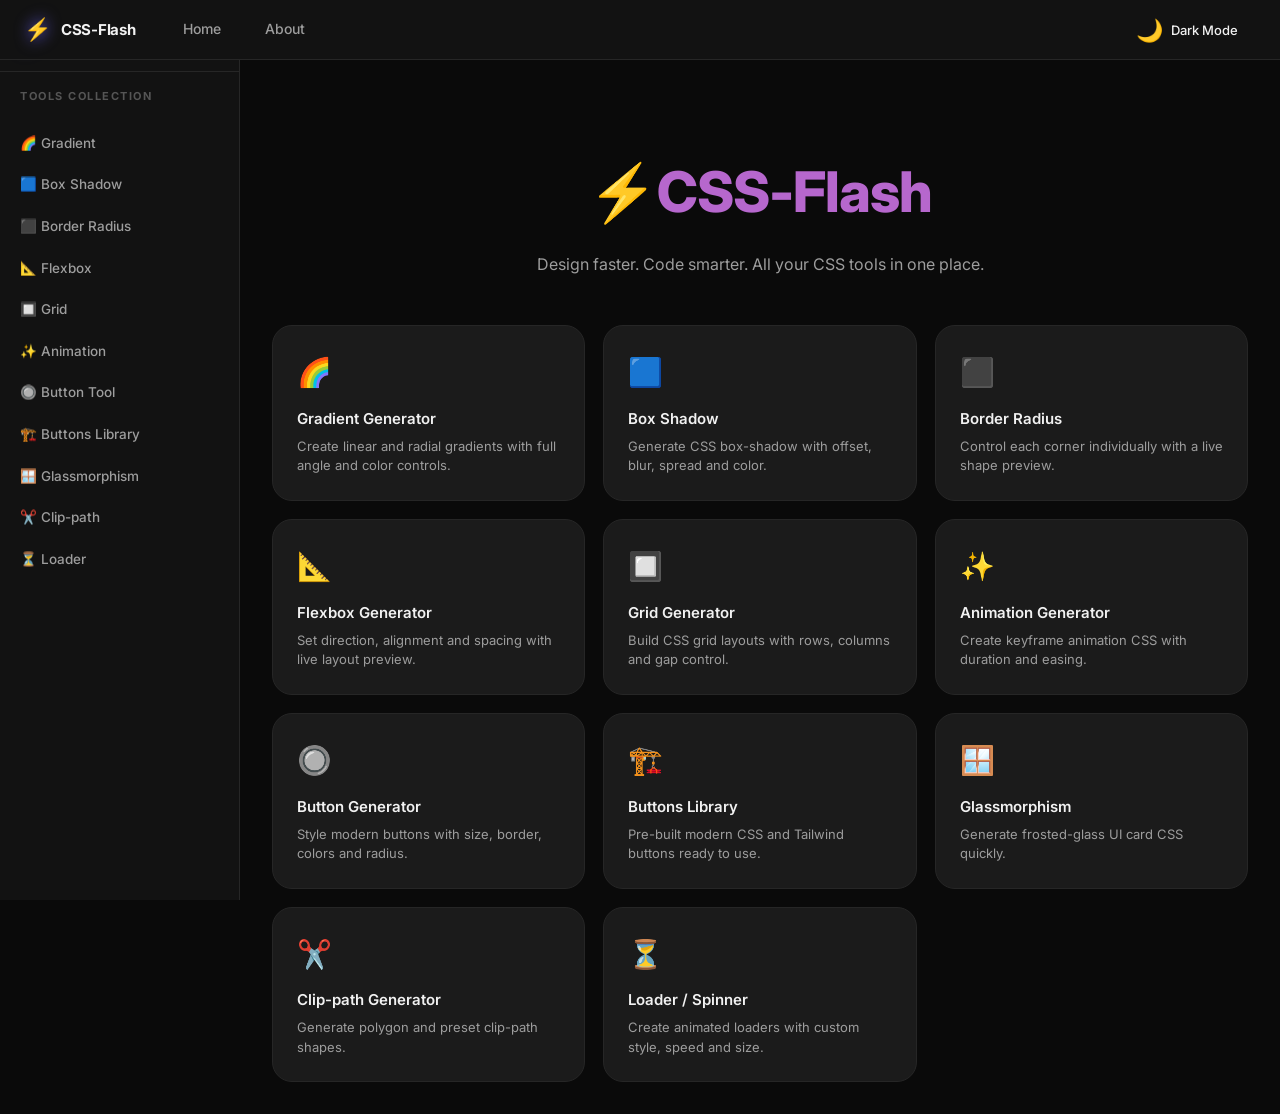
==== commit 196111a1: "Add files via upload" ====
--- a/index.html
+++ b/index.html
@@ -12,40 +12,50 @@
 <body>
   <aside class="sidebar" id="sidebar">
     <div class="sidebar-header">
-      <div class="logo">
+      <a href="index.html" class="logo">
         <span class="logo-icon">⚡</span>
         <span class="logo-text">CSS-Flash</span>
-      </div>
+      </a>
       <button class="sidebar-close" id="sidebarClose" aria-label="Close sidebar">✕</button>
     </div>
+    <div class="sidebar-heading">Tools Collection</div>
     <nav class="sidebar-nav">
-      <a href="index.html" class="nav-item active">🏠 Home</a>
       <a href="pages/gradient.html" class="nav-item">🌈 Gradient</a>
       <a href="pages/box-shadow.html" class="nav-item">🟦 Box Shadow</a>
       <a href="pages/border-radius.html" class="nav-item">⬛ Border Radius</a>
       <a href="pages/flexbox.html" class="nav-item">📐 Flexbox</a>
       <a href="pages/grid.html" class="nav-item">🔲 Grid</a>
       <a href="pages/animation.html" class="nav-item">✨ Animation</a>
-      <a href="pages/button.html" class="nav-item">🔘 Button</a>
+      <a href="pages/button.html" class="nav-item">🔘 Button Tool</a>
+      <a href="pages/buttons-library.html" class="nav-item">🏗️ Buttons Library</a>
       <a href="pages/glass.html" class="nav-item">🪟 Glassmorphism</a>
       <a href="pages/clip-path.html" class="nav-item">✂️ Clip-path</a>
       <a href="pages/loader.html" class="nav-item">⏳ Loader</a>
     </nav>
-    <div class="sidebar-footer">
-      <button class="theme-toggle" id="themeToggle" aria-label="Toggle theme">
-        <span class="theme-icon">🌙</span>
-        <span class="theme-label">Dark Mode</span>
-      </button>
-    </div>
   </aside>
 
   <header class="topbar">
-    <button class="menu-btn" id="menuBtn" aria-label="Open menu">☰</button>
-    <div class="logo">
-      <span class="logo-icon">⚡</span>
-      <span class="logo-text">CSS-Flash</span>
+    <div class="topbar-left">
+      <button class="menu-btn" id="menuBtn" aria-label="Open menu">
+        <svg fill="currentColor" viewBox="0 0 24 24" width="24" height="24">
+          <path d="M3 18h18v-2H3v2zm0-5h18v-2H3v2zm0-7v2h18V6H3z"/>
+        </svg>
+      </button>
+      <a href="index.html" class="logo">
+        <span class="logo-icon">⚡</span>
+        <span class="logo-text">CSS-Flash</span>
+      </a>
+      <nav class="topbar-nav">
+        <a href="index.html" class="top-nav-link active">Home</a>
+        <a href="pages/about.html" class="top-nav-link">About</a>
+      </nav>
     </div>
-    <button class="theme-toggle-top" id="themeToggleTop" aria-label="Toggle theme">🌙</button>
+    <div class="topbar-right">
+      <button class="theme-toggle-top" id="themeToggleTop" aria-label="Toggle theme">
+        <span class="theme-icon">🌙</span>
+        <span class="theme-label" style="margin-left:8px; font-size:13px; font-weight:500;">Dark Mode</span>
+      </button>
+    </div>
   </header>
 
   <main class="main-content">
@@ -63,6 +73,7 @@
         <a class="tool-card" href="pages/grid.html"><div class="tc-icon">🔲</div><h2>Grid Generator</h2><p>Build CSS grid layouts with rows, columns and gap control.</p></a>
         <a class="tool-card" href="pages/animation.html"><div class="tc-icon">✨</div><h2>Animation Generator</h2><p>Create keyframe animation CSS with duration and easing.</p></a>
         <a class="tool-card" href="pages/button.html"><div class="tc-icon">🔘</div><h2>Button Generator</h2><p>Style modern buttons with size, border, colors and radius.</p></a>
+        <a class="tool-card" href="pages/buttons-library.html"><div class="tc-icon">🏗️</div><h2>Buttons Library</h2><p>Pre-built modern CSS and Tailwind buttons ready to use.</p></a>
         <a class="tool-card" href="pages/glass.html"><div class="tc-icon">🪟</div><h2>Glassmorphism</h2><p>Generate frosted-glass UI card CSS quickly.</p></a>
         <a class="tool-card" href="pages/clip-path.html"><div class="tc-icon">✂️</div><h2>Clip-path Generator</h2><p>Generate polygon and preset clip-path shapes.</p></a>
         <a class="tool-card" href="pages/loader.html"><div class="tc-icon">⏳</div><h2>Loader / Spinner</h2><p>Create animated loaders with custom style, speed and size.</p></a>
--- a/css/style.css
+++ b/css/style.css
@@ -7,29 +7,29 @@
 
 /* ── Design Tokens ── */
 :root {
-  /* Dark theme (default) */
-  --bg-primary:   #0d0d14;
-  --bg-secondary: #13131f;
-  --bg-card:      #1a1a2e;
-  --bg-hover:     #22223a;
-  --border:       #2a2a45;
-  --text-primary: #f0f0ff;
-  --text-secondary:#9999cc;
-  --text-muted:   #5a5a80;
-  --accent:       #6c63ff;
-  --accent-glow:  rgba(108,99,255,0.3);
-  --accent-hover: #7d75ff;
-  --success:      #22c55e;
-  --danger:       #ef4444;
-  --radius-sm:    8px;
-  --radius-md:    12px;
-  --radius-lg:    18px;
-  --shadow-sm:    0 2px 8px rgba(0,0,0,0.4);
-  --shadow-md:    0 4px 20px rgba(0,0,0,0.5);
-  --shadow-lg:    0 8px 40px rgba(0,0,0,0.6);
+  /* Woodsmoke Ultra-Dark Theme */
+  --bg-primary:   #0a0a0a; /* Ultra Black */
+  --bg-secondary: #121212; /* Deep Grey */
+  --bg-card:      #1b1b1b; /* Card Surface */
+  --bg-hover:     #262626; /* Hover Highlight */
+  --border:       #262626; /* Subtle Border */
+  --text-primary: #f1f1f1; /* High Contrast White */
+  --text-secondary:#9d9d9d; /* Dimmed Gray */
+  --text-muted:   #555555; /* Muted Details */
+  --accent:       #6c63ff; /* User Preferred Original Purple */
+  --accent-glow:  rgba(108,99,255,0.15);
+  --accent-hover: #7b72ff;
+  --success:      #10b981;
+  --danger:       #f43f5e;
+  --radius-sm:    10px;
+  --radius-md:    14px;
+  --radius-lg:    20px;
+  --shadow-sm:    0 2px 10px rgba(0,0,0,0.6);
+  --shadow-md:    0 4px 24px rgba(0,0,0,0.7);
+  --shadow-lg:    0 8px 48px rgba(0,0,0,0.8);
   --sidebar-w:    240px;
-  --topbar-h:     56px;
-  --transition:   0.2s ease;
+  --topbar-h:     60px;
+  --transition:   0.25s cubic-bezier(0.4, 0, 0.2, 1);
 }
 
 [data-theme="light"] {
@@ -142,16 +142,12 @@
   transition: background var(--transition), color var(--transition), transform var(--transition);
 }
 
-.nav-item:hover {
+.nav-item:hover, .nav-item.active {
   background: var(--bg-hover);
-  color: var(--text-primary);
-  transform: translateX(2px);
-}
-
-.nav-item.active {
-  background: var(--accent-glow);
   color: var(--accent);
+  transform: translateX(4px);
   font-weight: 600;
+  box-shadow: inset 3px 0 0 var(--accent);
 }
 
 .sidebar-footer {
@@ -181,9 +177,9 @@
   background: var(--accent-glow);
 }
 
-/* ── Top Bar (mobile) ── */
+/* ── Top Bar (Shared) ── */
 .topbar {
-  display: none;
+  display: flex; /* Always visible now */
   position: fixed;
   top: 0; left: 0; right: 0;
   height: var(--topbar-h);
@@ -191,29 +187,98 @@
   border-bottom: 1px solid var(--border);
   align-items: center;
   justify-content: space-between;
+  padding: 0 24px;
+  z-index: 100;
+  transition: background var(--transition);
+}
+
+.topbar-left, .topbar-right {
+  display: flex;
+  align-items: center;
+  gap: 16px;
+}
+
+.topbar-nav {
+  display: flex;
+  align-items: center;
+  gap: 20px;
+  margin-left: 20px;
+}
+
+.top-nav-link {
+  color: var(--text-secondary);
+  font-size: 14px;
+  font-weight: 500;
+  text-decoration: none;
+  transition: all var(--transition);
+  padding: 6px 12px;
+  border-radius: var(--radius-sm);
+}
+
+.top-nav-link:hover, .top-nav-link.active {
+  color: var(--accent);
+  background: var(--bg-hover);
+  box-shadow: 0 2px 0 var(--accent);
+}
+
+.theme-toggle-top {
+  width: auto !important; /* Allow button width to expand for text */
   padding: 0 16px;
-  z-index: 100;
+  background: none;
+  border: 1px solid var(--border);
+  border-radius: var(--radius-sm);
+  white-space: nowrap;
+  margin-right: 8px; /* Little distance from right */
+  transition: all var(--transition);
+}
+
+.theme-toggle-top span {
+  pointer-events: none;
 }
 
 .menu-btn, .theme-toggle-top {
-  background: none;
+  background: transparent; /* Fix: remove default white button background */
   border: none;
-  font-size: 20px;
+  font-size: 22px;
   cursor: pointer;
   color: var(--text-primary);
-  width: 36px; height: 36px;
-  border-radius: 8px;
-  transition: background var(--transition);
+  height: 40px;
+  padding: 0 10px;
+  transition: all var(--transition);
   display: flex; align-items: center; justify-content: center;
 }
+
+.menu-btn {
+  width: 44px;
+  border-radius: var(--radius-sm);
+}
+
+
+
+.menu-btn {
+  display: none; /* Hide on desktop by default */
+}
+
 
 .menu-btn:hover, .theme-toggle-top:hover { background: var(--bg-hover); }
 
 .main-content {
   margin-left: var(--sidebar-w);
+  padding-top: calc(var(--topbar-h) + 40px); /* Add extra breathing room below topbar */
   min-height: 100vh;
-  padding: 32px;
+  padding-left: 32px;
+  padding-right: 32px;
+  padding-bottom: 32px;
   transition: margin var(--transition);
+}
+
+.sidebar-heading {
+  padding: 16px 20px 8px;
+  font-size: 11px;
+  font-weight: 700;
+  text-transform: uppercase;
+  letter-spacing: 1.5px;
+  color: var(--text-muted);
 }
 
 /* ════════════════════ SECTIONS ════════════════════ */
@@ -502,13 +567,15 @@
 /* Action row */
 .action-row {
   display: flex;
+  flex-wrap: wrap;
   gap: 10px;
-  margin-top: 4px;
+  margin-top: 12px;
+  justify-content: center;
 }
 
 .btn-copy {
-  flex: 1;
-  padding: 10px 16px;
+  flex: 1 1 140px; /* Allow growing and shrinking with a base of 140px */
+  padding: 12px 18px;
   background: var(--accent);
   color: #fff;
   border: none;
@@ -519,12 +586,16 @@
   transition: all var(--transition);
   position: relative;
   overflow: hidden;
+  display: inline-flex;
+  align-items: center;
+  justify-content: center;
+  text-align: center;
 }
 
 .btn-copy:hover {
   background: var(--accent-hover);
   box-shadow: 0 4px 16px var(--accent-glow);
-  transform: translateY(-1px);
+  transform: translateY(-2px);
 }
 
 .btn-copy::after {
@@ -532,7 +603,19 @@
   position: absolute;
   inset: 0;
   background: linear-gradient(to bottom, rgba(255,255,255,0.1), transparent);
-}
+  pointer-events: none;
+}
+
+@media (max-width: 600px) {
+  .action-row {
+    flex-direction: column;
+  }
+  .btn-copy, .btn-reset {
+    width: 100%;
+    flex: none;
+  }
+}
+
 
 .btn-reset {
   padding: 10px 16px;
@@ -590,7 +673,131 @@
 
 /* ════════════════════ TOOL-SPECIFIC PREVIEWS ════════════════════ */
 
-/* Gradient */
+/* Gradient Dynamic Colors */
+.btn-add-color {
+  width: 100%;
+  margin-top: 10px;
+  padding: 12px 16px;
+  background: var(--bg-secondary);
+  color: var(--accent);
+  border: 1px dashed var(--accent);
+  border-radius: var(--radius-sm);
+  font-size: 14px;
+  font-weight: 600;
+  cursor: pointer;
+  transition: all var(--transition);
+  display: flex;
+  align-items: center;
+  justify-content: center;
+  gap: 8px;
+}
+
+.btn-add-color:hover {
+  background: var(--accent-glow);
+  color: var(--accent-hover);
+  border-color: var(--accent-hover);
+  transform: translateY(-2px);
+  box-shadow: 0 4px 12px var(--accent-glow);
+}
+
+.btn-add-color .icon {
+  font-size: 18px;
+  font-weight: 700;
+  line-height: 1;
+}
+#colorsContainer {
+  display: flex;
+  flex-direction: column;
+  gap: 12px;
+  max-height: 520px;
+  overflow-y: auto;
+  padding-right: 6px;
+}
+
+#colorsContainer::-webkit-scrollbar {
+  width: 4px;
+}
+
+#colorsContainer::-webkit-scrollbar-track {
+  background: transparent;
+}
+
+#colorsContainer::-webkit-scrollbar-thumb {
+  background: var(--border);
+  border-radius: 10px;
+}
+
+#colorsContainer::-webkit-scrollbar-thumb:hover {
+  background: var(--accent);
+}
+
+.color-row-wrapper {
+  background: var(--bg-secondary);
+  border: 1px solid var(--border);
+  border-radius: var(--radius-sm);
+  padding: 12px;
+  display: flex;
+  flex-direction: column;
+  gap: 10px;
+  transition: border-color var(--transition);
+}
+
+.color-row-wrapper:hover {
+  border-color: var(--accent-glow);
+}
+
+.color-row-top {
+  display: flex;
+  align-items: center;
+  justify-content: space-between;
+  gap: 10px;
+}
+
+.color-inputs-left {
+  display: flex;
+  align-items: center;
+  gap: 8px;
+}
+
+.btn-remove {
+  background: none;
+  border: none;
+  color: var(--text-muted);
+  cursor: pointer;
+  font-size: 14px;
+  width: 24px;
+  height: 24px;
+  display: flex;
+  align-items: center;
+  justify-content: center;
+  border-radius: 4px;
+  transition: all var(--transition);
+}
+
+.btn-remove:hover {
+  background: var(--danger);
+  color: #fff;
+}
+
+.color-pos-label {
+  display: flex;
+  justify-content: space-between;
+  align-items: center;
+  margin-bottom: -4px;
+}
+
+.color-pos-label span {
+  font-size: 11px;
+  font-weight: 600;
+  color: var(--text-secondary);
+  text-transform: uppercase;
+  letter-spacing: 0.5px;
+}
+
+.color-pos-val {
+  color: var(--accent);
+}
+
 #gradientPreview {
   width: 100%; min-height: 260px;
   border-radius: var(--radius-lg);
@@ -848,17 +1055,18 @@
   }
 }
 
-@media (max-width: 700px) {
-  .sidebar {
-    transform: translateX(-100%);
-    box-shadow: var(--shadow-lg);
-  }
+@media (max-width: 800px) {
+  .topbar-nav { display: none; }
+  .menu-btn { display: flex; }
+  .sidebar { transform: translateX(-100%); box-shadow: var(--shadow-lg); }
   .sidebar.open { transform: translateX(0); }
   .sidebar-close { display: flex; align-items: center; justify-content: center; }
-  .topbar { display: flex; }
   .main-content {
     margin-left: 0;
-    padding: 80px 16px 24px;
+    padding-top: calc(var(--topbar-h) + 24px);
+    padding-left: 16px;
+    padding-right: 16px;
+    padding-bottom: 32px;
   }
 }
 
@@ -879,3 +1087,95 @@
 ::-webkit-scrollbar-track { background: transparent; }
 ::-webkit-scrollbar-thumb { background: var(--border); border-radius: 6px; }
 ::-webkit-scrollbar-thumb:hover { background: var(--text-muted); }
+
+/* ════════════════════ BUTTONS GALLERY ════════════════════ */
+.gallery-grid {
+  display: grid;
+  grid-template-columns: repeat(auto-fill, minmax(280px, 1fr));
+  gap: 24px;
+  margin-top: 20px;
+}
+
+.gallery-card {
+  background: var(--bg-card);
+  border: 1px solid var(--border);
+  border-radius: var(--radius-lg);
+  display: flex;
+  flex-direction: column;
+  overflow: hidden;
+  transition: all 0.3s ease;
+}
+
+.gallery-card:hover {
+  border-color: var(--accent);
+  box-shadow: var(--shadow-md);
+  transform: translateY(-4px);
+}
+
+.card-preview {
+  height: 160px;
+  background: var(--bg-secondary);
+  display: flex;
+  align-items: center;
+  justify-content: center;
+  border-bottom: 1px solid var(--border);
+  position: relative;
+  /* Ensure children (pre-built buttons) can use their own styles */
+}
+
+.card-info {
+  padding: 16px;
+  display: flex;
+  flex-direction: column;
+  gap: 12px;
+}
+
+.card-info h3 {
+  font-size: 15px;
+  font-weight: 600;
+  color: var(--text-primary);
+}
+
+.card-actions {
+  display: flex;
+  flex-wrap: wrap;
+  gap: 8px;
+}
+
+.btn-mini-copy {
+  flex: 1;
+  min-width: 80px;
+  padding: 6px 4px;
+  background: var(--bg-hover);
+  border: 1px solid var(--border);
+  border-radius: 6px;
+  color: var(--text-secondary);
+  font-size: 11px;
+  font-weight: 600;
+  cursor: pointer;
+  transition: all 0.2s;
+  display: flex;
+  align-items: center;
+  justify-content: center;
+  gap: 4px;
+}
+
+.btn-mini-copy:hover {
+  background: var(--accent-glow);
+  border-color: var(--accent);
+  color: var(--accent);
+}
+
+.btn-mini-copy svg {
+  width: 12px;
+  height: 12px;
+}
+
+/* Pre-built Button Specific Styles (Injected via JS but defined here for consistency) */
+/* We will inject these styles dynamically or ensure they are scoped */
+
+@media (max-width: 600px) {
+  .gallery-grid {
+    grid-template-columns: 1fr;
+  }
+}
